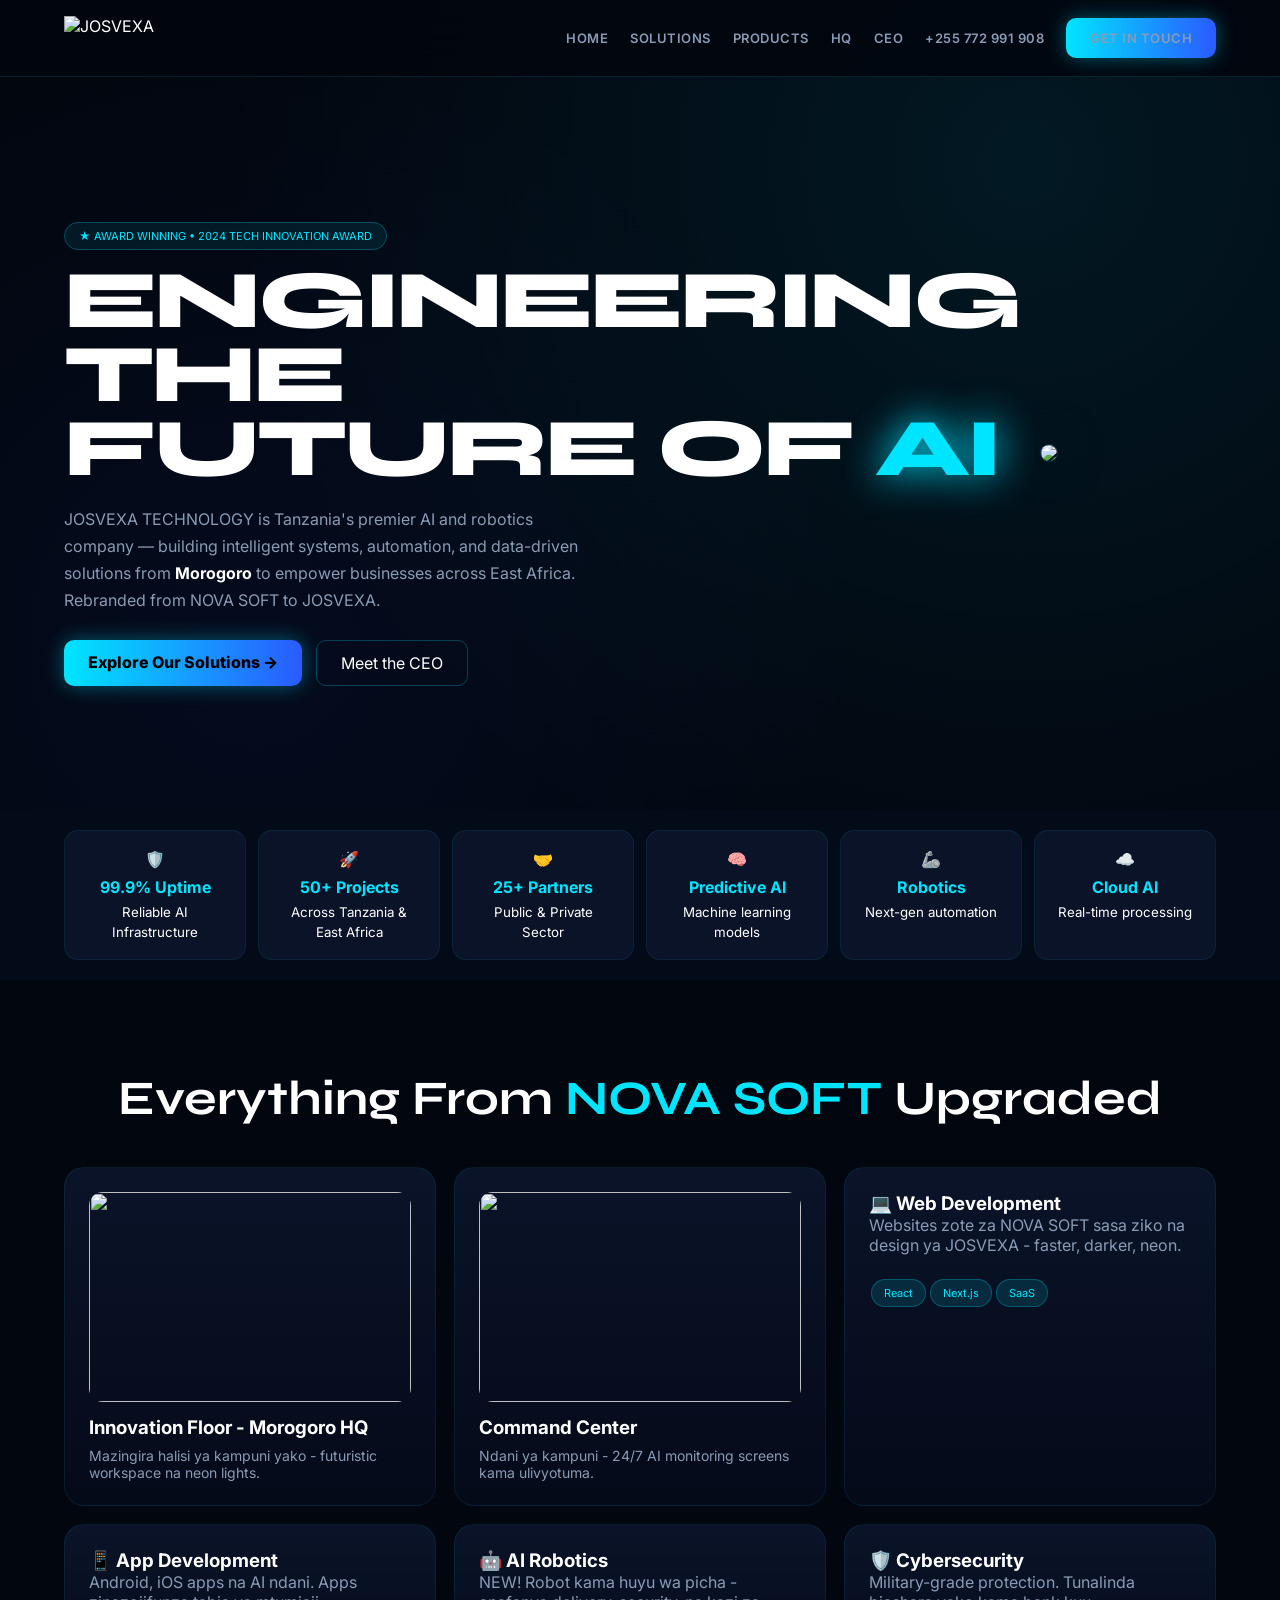
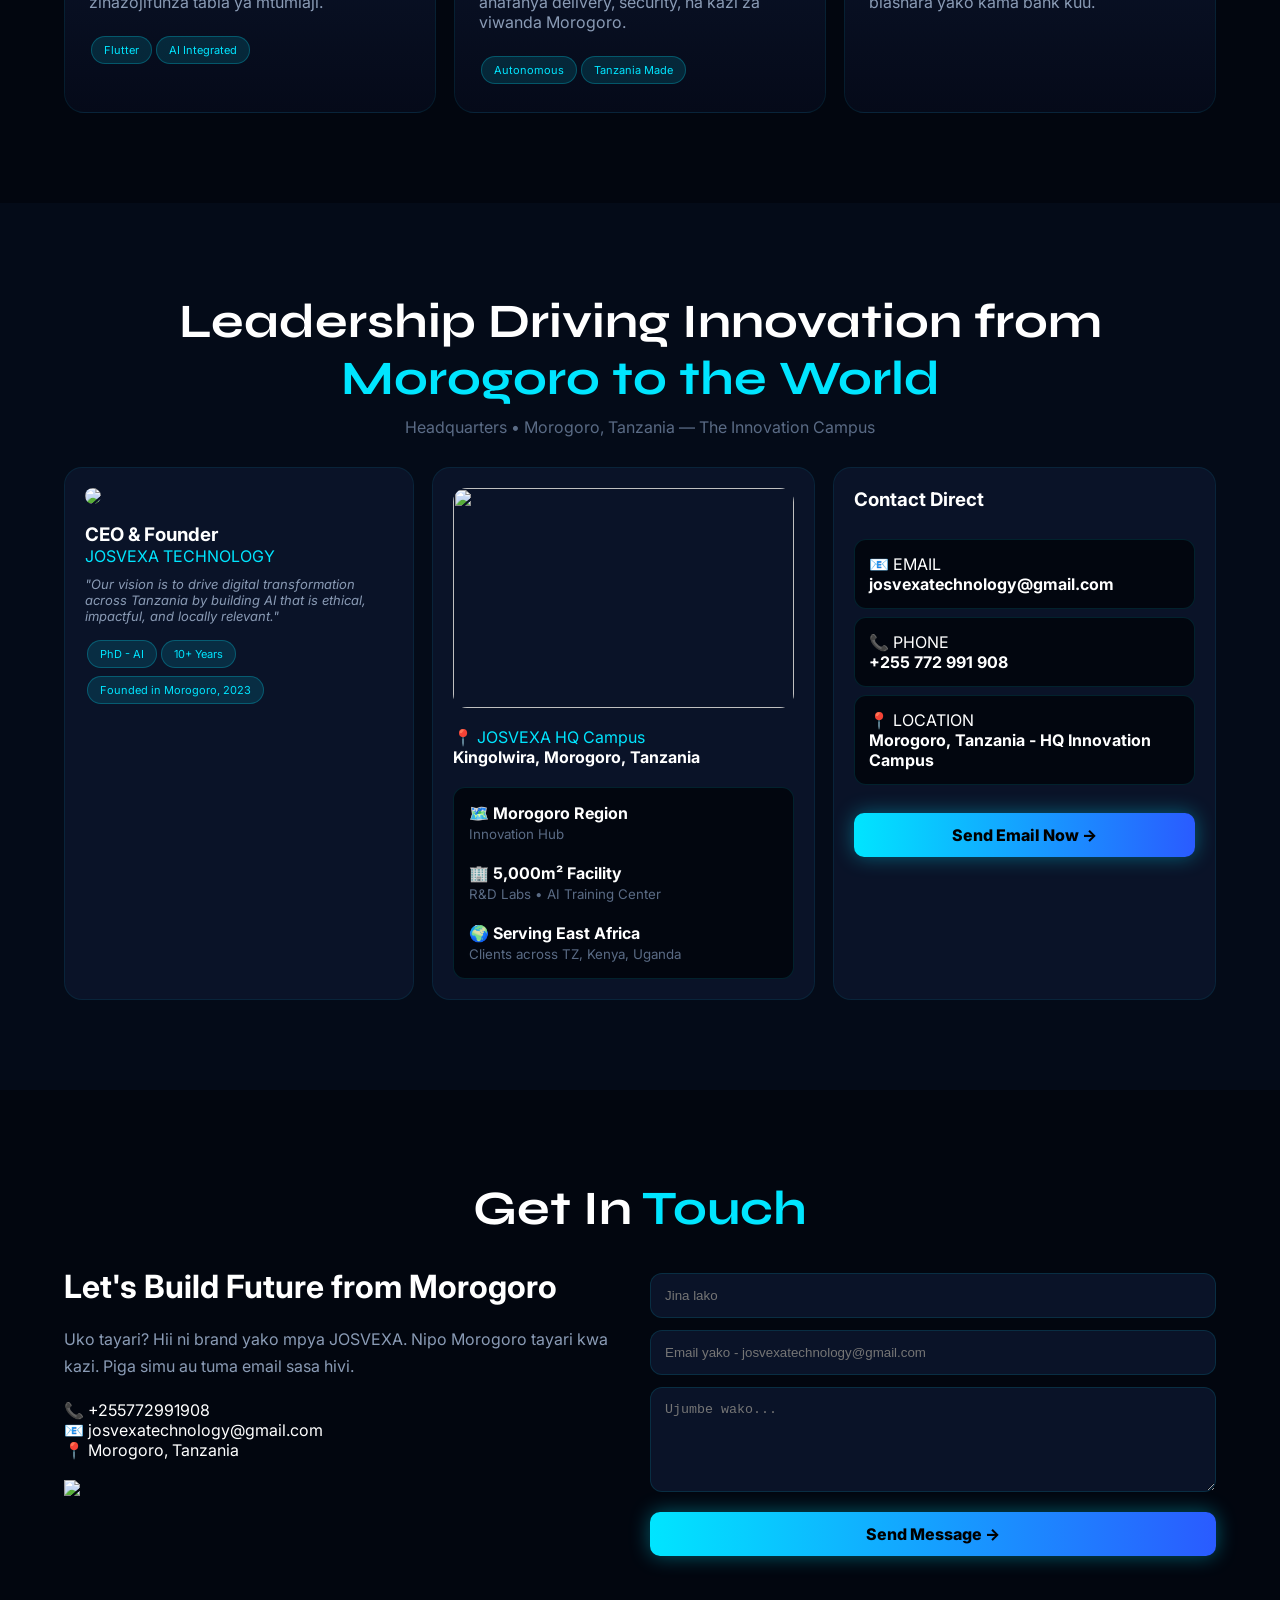
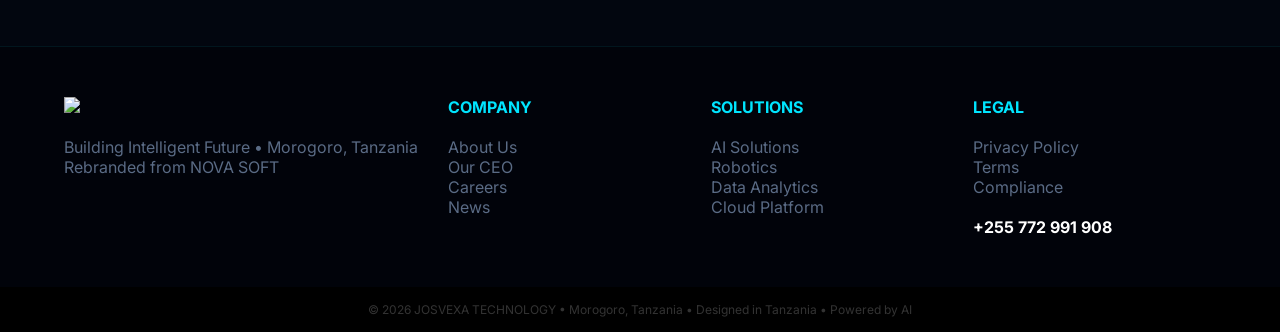
==== index.htm @ f3f05402 "Create index.htm" ====
<!DOCTYPE html>
<html lang="en">
<head>
<meta charset="UTF-8"><meta name="viewport" content="width=device-width, initial-scale=1">
<title>JOSVEXA | TECHNOLOGY - Engineering The Future of AI | Morogoro</title>
<style>
@import url('https://fonts.googleapis.com/css2?family=Syne:wght@700;800&family=Inter:wght@400;600&display=swap');
*{margin:0;padding:0;box-sizing:border-box}
body{background:#02060F;color:#fff;font-family:'Inter',sans-serif;overflow-x:hidden}
h1,h2{font-family:'Syne',sans-serif}
:root{--neon:#00E5FF;--blue:#2A5BFF}
nav{position:fixed;top:0;width:100%;padding:16px 5%;display:flex;justify-content:space-between;align-items:center;background:rgba(2,6,15,0.9);backdrop-filter:blur(20px);border-bottom:1px solid #00E5FF20;z-index:999}
nav img{height:44px}
nav .m{display:flex;gap:22px;align-items:center}nav .m a{color:#8A9BB5;text-decoration:none;font-size:13px;font-weight:600;letter-spacing:.5px}nav .m a:hover{color:var(--neon)}
.btn{background:linear-gradient(90deg,#00E5FF,#2A5BFF);color:#000;padding:12px 24px;border-radius:10px;font-weight:800;text-decoration:none;box-shadow:0 0 20px #00E5FF60}
.hero{padding:160px 5% 60px;display:grid;grid-template-columns:1.1fr .9fr;gap:20px;align-items:center;min-height:90vh;background:radial-gradient(800px at 80% 20%, #00E5FF15, transparent), radial-gradient(600px at 20% 80%, #2A5BFF10, transparent)}
.hero h1{font-size:82px;line-height:.9;letter-spacing:-3px;font-weight:800}.hero h1 span{color:var(--neon);text-shadow:0 0 40px var(--neon)}
.hero p.sub{color:#8A9BB5;margin:20px 0;max-width:540px;line-height:1.7}
.robot{width:100%;border-radius:20px;animation:float 6s infinite;box-shadow:0 0 80px #00E5FF40;border:1px solid #00E5FF30}
@keyframes float{0%,100%{transform:translateY(0)}50%{transform:translateY(-18px)}}
.features{display:grid;grid-template-columns:repeat(6,1fr);gap:12px;padding:20px 5%;background:#040B18;border-y:1px solid #00E5FF10}
.fe{background:#0A1328;border:1px solid #00E5FF15;border-radius:14px;padding:18px;text-align:center}.fe b{color:var(--neon);display:block;margin:8px 0 4px}
.sec{padding:90px 5%}.sec h2{font-size:48px;text-align:center}.sec h2 span{color:var(--neon)}
.grid{display:grid;grid-template-columns:repeat(auto-fit,minmax(300px,1fr));gap:18px;margin-top:40px}
.card{background:linear-gradient(180deg,#0A1328,#050A19);border:1px solid #00E5FF15;border-radius:20px;padding:24px;transition:.4s}.card:hover{transform:translateY(-8px);border-color:var(--neon);box-shadow:0 20px 50px #00E5FF15}
.card img{width:100%;height:210px;object-fit:cover;border-radius:14px;margin-bottom:14px}
.ceo-wrap{display:grid;grid-template-columns:350px 1fr 1fr;gap:18px;margin-top:30px}.ceo-card{background:#0A1328;border:1px solid #00E5FF15;border-radius:18px;padding:20px}.ceo-card img{width:100%;border-radius:14px}
.badge{display:inline-block;padding:6px 12px;background:#00E5FF20;border:1px solid #00E5FF40;border-radius:30px;color:var(--neon);font-size:11px;margin:4px 2px}
.contact-grid{display:grid;grid-template-columns:1fr 1fr;gap:20px;margin-top:30px}.inp{width:100%;padding:14px;background:#0A1328;border:1px solid #00E5FF20;border-radius:12px;color:#fff;margin:6px 0}
footer{padding:50px 5%;background:#01030A;border-top:1px solid #00E5FF15;display:grid;grid-template-columns:1.5fr 1fr 1fr 1fr;gap:20px;color:#5A6B85}
@media(max-width:1000px){.hero{grid-template-columns:1fr}.hero h1{font-size:48px}.features{grid-template-columns:repeat(2,1fr)}.ceo-wrap{grid-template-columns:1fr}.contact-grid{grid-template-columns:1fr}footer{grid-template-columns:1fr}}
</style>
</head>
<body>

<nav>
<img src="https://i.postimg.cc/1XdRJ8pj/file-0000000098848206aca8c9306e880071.png" alt="JOSVEXA">
<div class="m">
<a href="#">HOME</a><a href="#">SOLUTIONS</a><a href="#">PRODUCTS</a><a href="#">HQ</a><a href="#">CEO</a><a href="tel:+255772991908">+255 772 991 908</a>
<a href="#contact" class="btn">GET IN TOUCH</a>
</div>
</nav>

<div class="hero">
<div>
<span style="background:#00E5FF15;border:1px solid #00E5FF40;color:var(--neon);padding:6px 14px;border-radius:30px;font-size:11px">★ AWARD WINNING • 2024 TECH INNOVATION AWARD</span>
<h1 style="margin-top:20px">ENGINEERING THE<br>FUTURE OF <span>AI</span></h1>
<p class="sub">JOSVEXA TECHNOLOGY is Tanzania's premier AI and robotics company — building intelligent systems, automation, and data-driven solutions from <b style="color:#fff">Morogoro</b> to empower businesses across East Africa. Rebranded from NOVA SOFT to JOSVEXA.</p>
<div style="display:flex;gap:14px;margin-top:25px"><a href="#services" class="btn">Explore Our Solutions →</a><a href="#ceo" style="padding:12px 24px;border:1px solid #00E5FF40;border-radius:10px;color:#fff;text-decoration:none">Meet the CEO</a></div>
</div>
<div><img class="robot" src="https://i.postimg.cc/HsGkcykw/file-00000000768882078c8caa84337db03f.png"></div>
</div>

<div class="features">
<div class="fe">🛡️ <b>99.9% Uptime</b><small>Reliable AI Infrastructure</small></div>
<div class="fe">🚀 <b>50+ Projects</b><small>Across Tanzania & East Africa</small></div>
<div class="fe">🤝 <b>25+ Partners</b><small>Public & Private Sector</small></div>
<div class="fe">🧠 <b>Predictive AI</b><small>Machine learning models</small></div>
<div class="fe">🦾 <b>Robotics</b><small>Next-gen automation</small></div>
<div class="fe">☁️ <b>Cloud AI</b><small>Real-time processing</small></div>
</div>

<div class="sec" id="services">
<h2>Everything From <span>NOVA SOFT</span> Upgraded</h2>
<div class="grid">
<div class="card"><img src="https://i.postimg.cc/8zRDrK01/file-00000000815c81f589cbde3697c6041d.png"><h3>Innovation Floor - Morogoro HQ</h3><p style="color:#8A9BB5;margin-top:8px;font-size:14px">Mazingira halisi ya kampuni yako - futuristic workspace na neon lights.</p></div>
<div class="card"><img src="https://i.postimg.cc/QMNtNZxS/file-00000000b53c81f594f3660f61e9301c.png"><h3>Command Center</h3><p style="color:#8A9BB5;margin-top:8px;font-size:14px">Ndani ya kampuni - 24/7 AI monitoring screens kama ulivyotuma.</p></div>
<div class="card"><h3>💻 Web Development</h3><p style="color:#8A9BB5">Websites zote za NOVA SOFT sasa ziko na design ya JOSVEXA - faster, darker, neon.</p><br><span class="badge">React</span><span class="badge">Next.js</span><span class="badge">SaaS</span></div>
<div class="card"><h3>📱 App Development</h3><p style="color:#8A9BB5">Android, iOS apps na AI ndani. Apps zinazojifunza tabia ya mtumiaji.</p><br><span class="badge">Flutter</span><span class="badge">AI Integrated</span></div>
<div class="card"><h3>🤖 AI Robotics</h3><p style="color:#8A9BB5">NEW! Robot kama huyu wa picha - anafanya delivery, security, na kazi za viwanda Morogoro.</p><br><span class="badge">Autonomous</span><span class="badge">Tanzania Made</span></div>
<div class="card"><h3>🛡️ Cybersecurity</h3><p style="color:#8A9BB5">Military-grade protection. Tunalinda biashara yako kama bank kuu.</p></div>
</div>
</div>

<div class="sec" id="ceo" style="background:#040B18">
<h2>Leadership Driving Innovation from <span>Morogoro to the World</span></h2>
<p style="text-align:center;color:#5A6B85;margin-top:10px">Headquarters • Morogoro, Tanzania — The Innovation Campus</p>
<div class="ceo-wrap">
<div class="ceo-card">
<img src="https://i.postimg.cc/MZBWSpmK/file-0000000036208207a11a8e5e1837d7fd.png">
<h3 style="margin-top:15px">CEO & Founder</h3><p style="color:var(--neon)">JOSVEXA TECHNOLOGY</p>
<p style="color:#8A9BB5;font-size:13px;margin-top:10px;font-style:italic">"Our vision is to drive digital transformation across Tanzania by building AI that is ethical, impactful, and locally relevant."</p>
<div style="margin-top:12px"><span class="badge">PhD - AI</span><span class="badge">10+ Years</span><span class="badge">Founded in Morogoro, 2023</span></div>
</div>
<div class="ceo-card">
<img src="https://i.postimg.cc/8zRDrK01/file-00000000815c81f589cbde3697c6041d.png" style="height:220px;object-fit:cover">
<p style="margin-top:15px;color:var(--neon)">📍 JOSVEXA HQ Campus</p><b>Kingolwira, Morogoro, Tanzania</b><br><br>
<div style="background:#02060F;padding:15px;border-radius:12px;border:1px solid #00E5FF20">
<p>🗺️ <b>Morogoro Region</b><br><small style="color:#5A6B85">Innovation Hub</small></p><br>
<p>🏢 <b>5,000m² Facility</b><br><small style="color:#5A6B85">R&D Labs • AI Training Center</small></p><br>
<p>🌍 <b>Serving East Africa</b><br><small style="color:#5A6B85">Clients across TZ, Kenya, Uganda</small></p>
</div>
</div>
<div class="ceo-card">
<h3>Contact Direct</h3><br>
<div style="background:#02060F;padding:14px;border-radius:12px;border:1px solid #00E5FF20;margin:8px 0">📧 EMAIL<br><b>josvexatechnology@gmail.com</b></div>
<div style="background:#02060F;padding:14px;border-radius:12px;border:1px solid #00E5FF20;margin:8px 0">📞 PHONE<br><b>+255 772 991 908</b></div>
<div style="background:#02060F;padding:14px;border-radius:12px;border:1px solid #00E5FF20;margin:8px 0">📍 LOCATION<br><b>Morogoro, Tanzania - HQ Innovation Campus</b></div>
<br><a href="mailto:josvexatechnology@gmail.com" class="btn" style="width:100%;text-align:center;display:block">Send Email Now →</a>
</div>
</div>
</div>

<div class="sec" id="contact">
<h2>Get In <span>Touch</span></h2>
<div class="contact-grid">
<div><h3 style="font-size:32px">Let's Build Future from Morogoro</h3><p style="color:#8A9BB5;margin:20px 0;line-height:1.7">Uko tayari? Hii ni brand yako mpya JOSVEXA. Nipo Morogoro tayari kwa kazi. Piga simu au tuma email sasa hivi.</p><p>📞 +255772991908<br>📧 josvexatechnology@gmail.com<br>📍 Morogoro, Tanzania</p><br><img src="https://i.postimg.cc/1XdRJ8pj/file-0000000098848206aca8c9306e880071.png" style="height:42px"></div>
<div><input class="inp" placeholder="Jina lako"><input class="inp" placeholder="Email yako - josvexatechnology@gmail.com"><textarea class="inp" rows="5" placeholder="Ujumbe wako..."></textarea><a href="mailto:josvexatechnology@gmail.com" class="btn" style="display:block;text-align:center;margin-top:10px">Send Message →</a></div>
</div>
</div>

<footer>
<div><img src="https://i.postimg.cc/1XdRJ8pj/file-0000000098848206aca8c9306e880071.png" style="height:36px"><br><br><p>Building Intelligent Future • Morogoro, Tanzania<br>Rebranded from NOVA SOFT</p></div>
<div><b style="color:var(--neon)">COMPANY</b><br><br>About Us<br>Our CEO<br>Careers<br>News</div>
<div><b style="color:var(--neon)">SOLUTIONS</b><br><br>AI Solutions<br>Robotics<br>Data Analytics<br>Cloud Platform</div>
<div><b style="color:var(--neon)">LEGAL</b><br><br>Privacy Policy<br>Terms<br>Compliance<br><br><b style="color:#fff">+255 772 991 908</b></div>
</footer>
<div style="text-align:center;padding:15px;background:#000;color:#333;font-size:12px">© 2026 JOSVEXA TECHNOLOGY • Morogoro, Tanzania • Designed in Tanzania • Powered by AI</div>

</body>
</html>
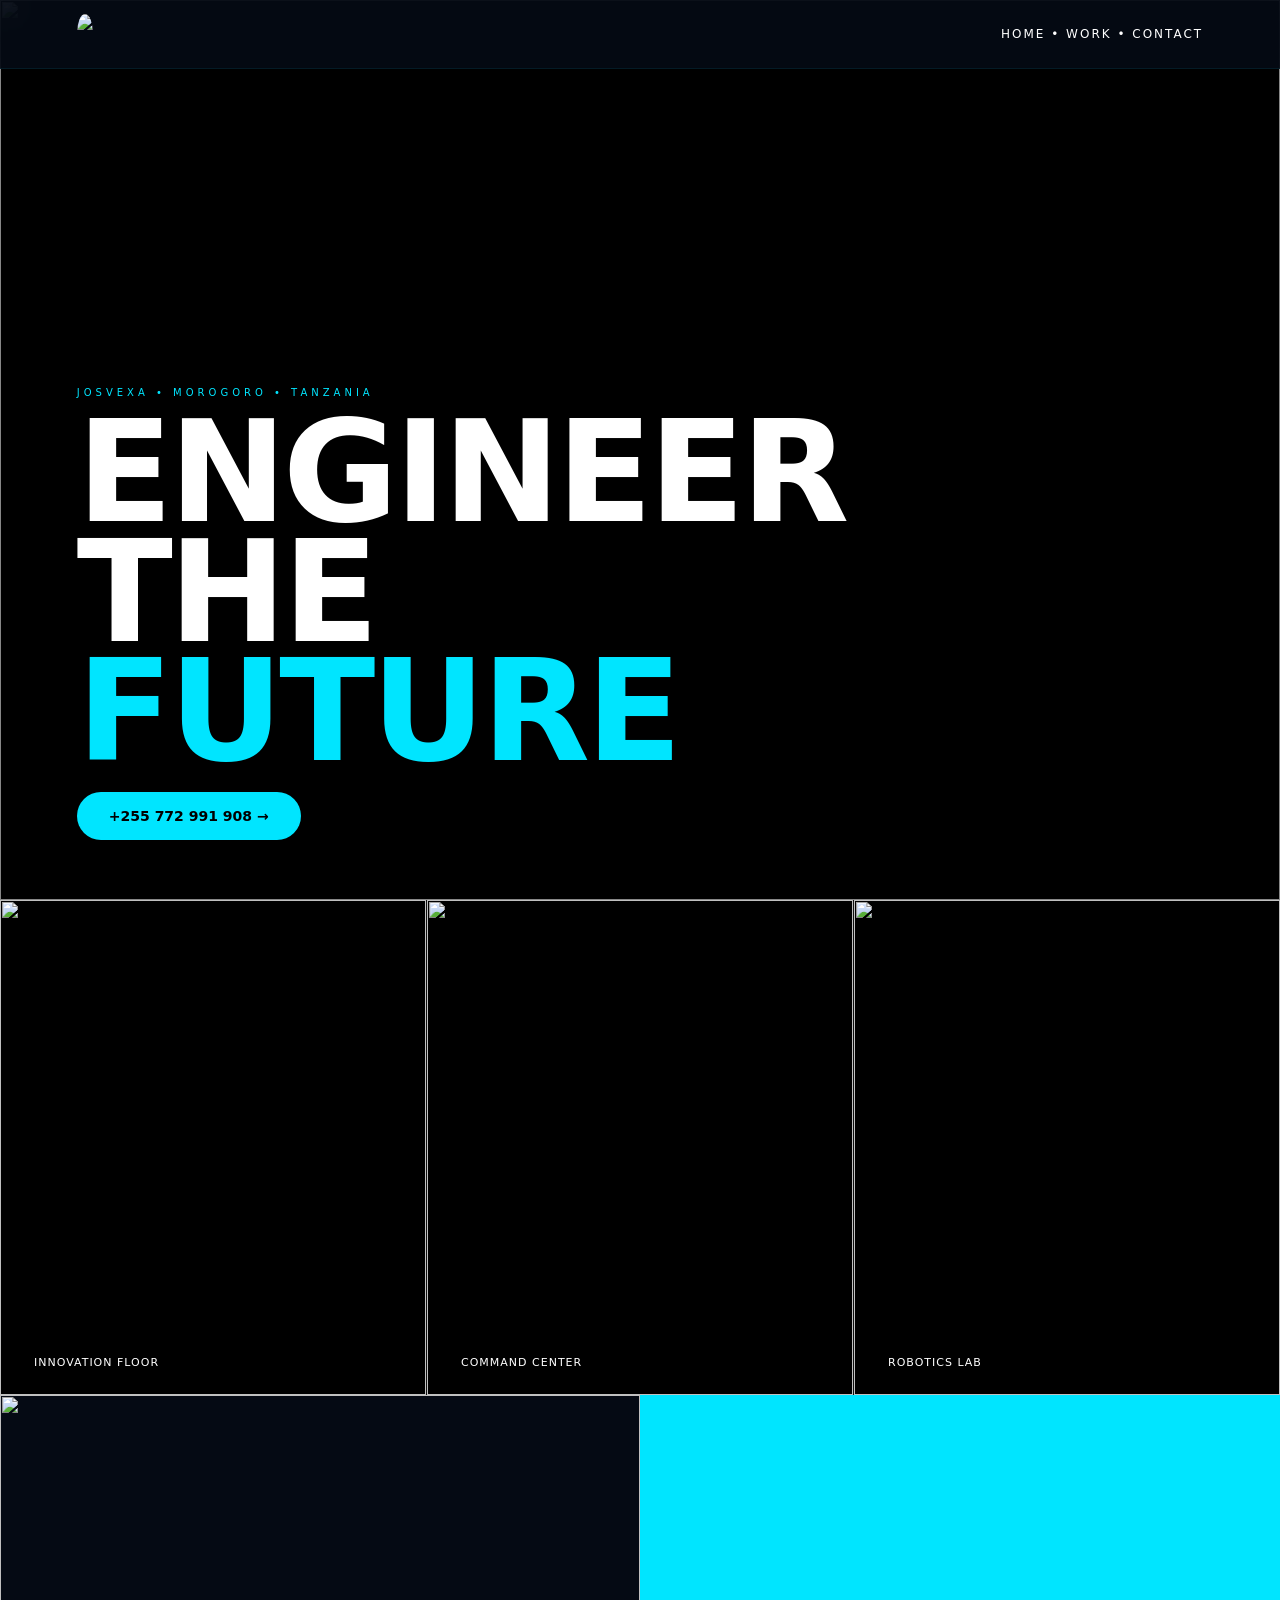
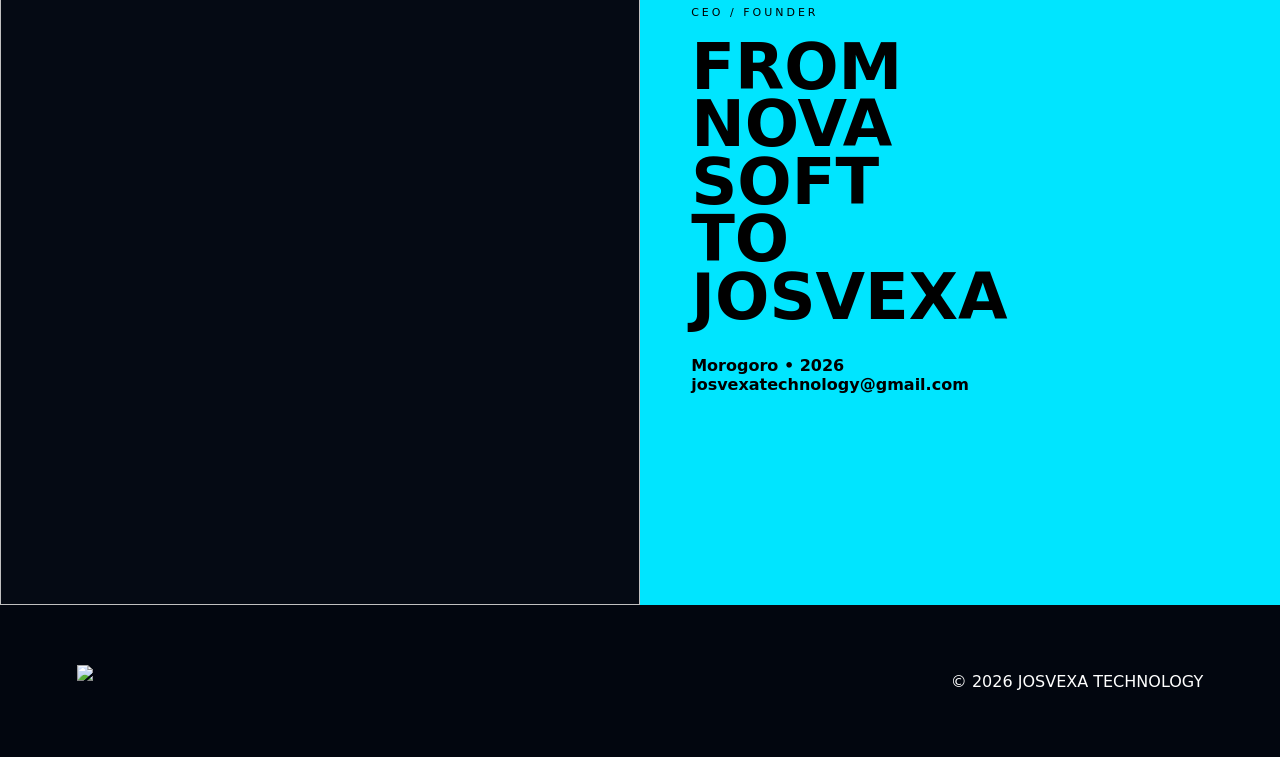
==== commit 23cdb304: "Update index.htm" ====
--- a/index.htm
+++ b/index.htm
@@ -1,121 +1,67 @@
 <!DOCTYPE html>
-<html lang="en">
+<html>
 <head>
 <meta charset="UTF-8"><meta name="viewport" content="width=device-width, initial-scale=1">
-<title>JOSVEXA | TECHNOLOGY - Engineering The Future of AI | Morogoro</title>
+<title>JOSVEXA | TECHNOLOGY</title>
 <style>
-@import url('https://fonts.googleapis.com/css2?family=Syne:wght@700;800&family=Inter:wght@400;600&display=swap');
-*{margin:0;padding:0;box-sizing:border-box}
-body{background:#02060F;color:#fff;font-family:'Inter',sans-serif;overflow-x:hidden}
-h1,h2{font-family:'Syne',sans-serif}
-:root{--neon:#00E5FF;--blue:#2A5BFF}
-nav{position:fixed;top:0;width:100%;padding:16px 5%;display:flex;justify-content:space-between;align-items:center;background:rgba(2,6,15,0.9);backdrop-filter:blur(20px);border-bottom:1px solid #00E5FF20;z-index:999}
-nav img{height:44px}
-nav .m{display:flex;gap:22px;align-items:center}nav .m a{color:#8A9BB5;text-decoration:none;font-size:13px;font-weight:600;letter-spacing:.5px}nav .m a:hover{color:var(--neon)}
-.btn{background:linear-gradient(90deg,#00E5FF,#2A5BFF);color:#000;padding:12px 24px;border-radius:10px;font-weight:800;text-decoration:none;box-shadow:0 0 20px #00E5FF60}
-.hero{padding:160px 5% 60px;display:grid;grid-template-columns:1.1fr .9fr;gap:20px;align-items:center;min-height:90vh;background:radial-gradient(800px at 80% 20%, #00E5FF15, transparent), radial-gradient(600px at 20% 80%, #2A5BFF10, transparent)}
-.hero h1{font-size:82px;line-height:.9;letter-spacing:-3px;font-weight:800}.hero h1 span{color:var(--neon);text-shadow:0 0 40px var(--neon)}
-.hero p.sub{color:#8A9BB5;margin:20px 0;max-width:540px;line-height:1.7}
-.robot{width:100%;border-radius:20px;animation:float 6s infinite;box-shadow:0 0 80px #00E5FF40;border:1px solid #00E5FF30}
-@keyframes float{0%,100%{transform:translateY(0)}50%{transform:translateY(-18px)}}
-.features{display:grid;grid-template-columns:repeat(6,1fr);gap:12px;padding:20px 5%;background:#040B18;border-y:1px solid #00E5FF10}
-.fe{background:#0A1328;border:1px solid #00E5FF15;border-radius:14px;padding:18px;text-align:center}.fe b{color:var(--neon);display:block;margin:8px 0 4px}
-.sec{padding:90px 5%}.sec h2{font-size:48px;text-align:center}.sec h2 span{color:var(--neon)}
-.grid{display:grid;grid-template-columns:repeat(auto-fit,minmax(300px,1fr));gap:18px;margin-top:40px}
-.card{background:linear-gradient(180deg,#0A1328,#050A19);border:1px solid #00E5FF15;border-radius:20px;padding:24px;transition:.4s}.card:hover{transform:translateY(-8px);border-color:var(--neon);box-shadow:0 20px 50px #00E5FF15}
-.card img{width:100%;height:210px;object-fit:cover;border-radius:14px;margin-bottom:14px}
-.ceo-wrap{display:grid;grid-template-columns:350px 1fr 1fr;gap:18px;margin-top:30px}.ceo-card{background:#0A1328;border:1px solid #00E5FF15;border-radius:18px;padding:20px}.ceo-card img{width:100%;border-radius:14px}
-.badge{display:inline-block;padding:6px 12px;background:#00E5FF20;border:1px solid #00E5FF40;border-radius:30px;color:var(--neon);font-size:11px;margin:4px 2px}
-.contact-grid{display:grid;grid-template-columns:1fr 1fr;gap:20px;margin-top:30px}.inp{width:100%;padding:14px;background:#0A1328;border:1px solid #00E5FF20;border-radius:12px;color:#fff;margin:6px 0}
-footer{padding:50px 5%;background:#01030A;border-top:1px solid #00E5FF15;display:grid;grid-template-columns:1.5fr 1fr 1fr 1fr;gap:20px;color:#5A6B85}
-@media(max-width:1000px){.hero{grid-template-columns:1fr}.hero h1{font-size:48px}.features{grid-template-columns:repeat(2,1fr)}.ceo-wrap{grid-template-columns:1fr}.contact-grid{grid-template-columns:1fr}footer{grid-template-columns:1fr}}
+*{margin:0;padding:0;box-sizing:border-box;font-family:system-ui}
+body{background:#050A14;color:#fff;overflow-x:hidden}
+nav{position:fixed;top:0;width:100%;display:flex;justify-content:space-between;align-items:center;padding:14px 6%;background:rgba(5,10,20,0.9);backdrop-filter:blur(20px);z-index:99;border-bottom:1px solid #00E5FF15}
+nav img{height:40px;border-radius:50%}
+.hero{height:100vh;position:relative;display:flex;align-items:flex-end;padding:0 6% 60px;background:#000;overflow:hidden}
+.hero-bg{position:absolute;inset:0;width:100%;height:100%;object-fit:cover;opacity:.7}
+.hero-content{position:relative;z-index:2}
+.hero h1{font-size:11vw;line-height:.85;font-weight:900;letter-spacing:-4px}
+.hero h1 span{color:#00E5FF}
+.btn{margin-top:20px;display:inline-block;padding:16px 32px;background:#00E5FF;color:#000;border-radius:100px;font-weight:900;text-decoration:none;font-size:14px}
+.cards{display:grid;grid-template-columns:repeat(3,1fr);gap:1px;background:#111}
+.card{position:relative;height:55vh;overflow:hidden;background:#000}
+.card img{width:100%;height:100%;object-fit:cover;transition:.6s}
+.card:hover img{transform:scale(1.1)}
+.card p{position:absolute;bottom:20px;left:20px;background:#000;padding:6px 14px;border-radius:100px;font-size:11px;letter-spacing:1px}
+.robot-sec{height:90vh;display:grid;grid-template-columns:1fr 1fr}
+.robot-sec img{width:100%;height:100%;object-fit:cover}
+.robot-info{background:#00E5FF;display:flex;flex-direction:column;justify-content:center;padding:8%;color:#000}
+.robot-info h2{font-size:5vw;line-height:.9;font-weight:900}
+.footer{padding:60px 6%;background:#02060F;display:flex;justify-content:space-between;align-items:center}
+@media(max-width:800px){.cards{grid-template-columns:1fr}.robot-sec{grid-template-columns:1fr;height:auto}.hero h1{font-size:18vw}}
 </style>
 </head>
 <body>
 
 <nav>
-<img src="https://i.postimg.cc/1XdRJ8pj/file-0000000098848206aca8c9306e880071.png" alt="JOSVEXA">
-<div class="m">
-<a href="#">HOME</a><a href="#">SOLUTIONS</a><a href="#">PRODUCTS</a><a href="#">HQ</a><a href="#">CEO</a><a href="tel:+255772991908">+255 772 991 908</a>
-<a href="#contact" class="btn">GET IN TOUCH</a>
-</div>
+<img src="https://i.postimg.cc/1XdRJ8pj/file-0000000098848206aca8c9306e880071.png">
+<div style="display:flex;gap:20px;font-size:12px;letter-spacing:2px">HOME • WORK • CONTACT</div>
 </nav>
 
 <div class="hero">
-<div>
-<span style="background:#00E5FF15;border:1px solid #00E5FF40;color:var(--neon);padding:6px 14px;border-radius:30px;font-size:11px">★ AWARD WINNING • 2024 TECH INNOVATION AWARD</span>
-<h1 style="margin-top:20px">ENGINEERING THE<br>FUTURE OF <span>AI</span></h1>
-<p class="sub">JOSVEXA TECHNOLOGY is Tanzania's premier AI and robotics company — building intelligent systems, automation, and data-driven solutions from <b style="color:#fff">Morogoro</b> to empower businesses across East Africa. Rebranded from NOVA SOFT to JOSVEXA.</p>
-<div style="display:flex;gap:14px;margin-top:25px"><a href="#services" class="btn">Explore Our Solutions →</a><a href="#ceo" style="padding:12px 24px;border:1px solid #00E5FF40;border-radius:10px;color:#fff;text-decoration:none">Meet the CEO</a></div>
-</div>
-<div><img class="robot" src="https://i.postimg.cc/HsGkcykw/file-00000000768882078c8caa84337db03f.png"></div>
-</div>
-
-<div class="features">
-<div class="fe">🛡️ <b>99.9% Uptime</b><small>Reliable AI Infrastructure</small></div>
-<div class="fe">🚀 <b>50+ Projects</b><small>Across Tanzania & East Africa</small></div>
-<div class="fe">🤝 <b>25+ Partners</b><small>Public & Private Sector</small></div>
-<div class="fe">🧠 <b>Predictive AI</b><small>Machine learning models</small></div>
-<div class="fe">🦾 <b>Robotics</b><small>Next-gen automation</small></div>
-<div class="fe">☁️ <b>Cloud AI</b><small>Real-time processing</small></div>
-</div>
-
-<div class="sec" id="services">
-<h2>Everything From <span>NOVA SOFT</span> Upgraded</h2>
-<div class="grid">
-<div class="card"><img src="https://i.postimg.cc/8zRDrK01/file-00000000815c81f589cbde3697c6041d.png"><h3>Innovation Floor - Morogoro HQ</h3><p style="color:#8A9BB5;margin-top:8px;font-size:14px">Mazingira halisi ya kampuni yako - futuristic workspace na neon lights.</p></div>
-<div class="card"><img src="https://i.postimg.cc/QMNtNZxS/file-00000000b53c81f594f3660f61e9301c.png"><h3>Command Center</h3><p style="color:#8A9BB5;margin-top:8px;font-size:14px">Ndani ya kampuni - 24/7 AI monitoring screens kama ulivyotuma.</p></div>
-<div class="card"><h3>💻 Web Development</h3><p style="color:#8A9BB5">Websites zote za NOVA SOFT sasa ziko na design ya JOSVEXA - faster, darker, neon.</p><br><span class="badge">React</span><span class="badge">Next.js</span><span class="badge">SaaS</span></div>
-<div class="card"><h3>📱 App Development</h3><p style="color:#8A9BB5">Android, iOS apps na AI ndani. Apps zinazojifunza tabia ya mtumiaji.</p><br><span class="badge">Flutter</span><span class="badge">AI Integrated</span></div>
-<div class="card"><h3>🤖 AI Robotics</h3><p style="color:#8A9BB5">NEW! Robot kama huyu wa picha - anafanya delivery, security, na kazi za viwanda Morogoro.</p><br><span class="badge">Autonomous</span><span class="badge">Tanzania Made</span></div>
-<div class="card"><h3>🛡️ Cybersecurity</h3><p style="color:#8A9BB5">Military-grade protection. Tunalinda biashara yako kama bank kuu.</p></div>
+<img class="hero-bg" src="https://i.postimg.cc/8zRDrK01/file-00000000815c81f589cbde3697c6041d.png">
+<div class="hero-content">
+<p style="letter-spacing:4px;font-size:10px;color:#00E5FF;margin-bottom:15px">JOSVEXA • MOROGORO • TANZANIA</p>
+<h1>ENGINEER<br>THE<br><span>FUTURE</span></h1>
+<a href="tel:+255772991908" class="btn">+255 772 991 908 →</a>
 </div>
 </div>
 
-<div class="sec" id="ceo" style="background:#040B18">
-<h2>Leadership Driving Innovation from <span>Morogoro to the World</span></h2>
-<p style="text-align:center;color:#5A6B85;margin-top:10px">Headquarters • Morogoro, Tanzania — The Innovation Campus</p>
-<div class="ceo-wrap">
-<div class="ceo-card">
+<div class="cards">
+<div class="card"><img src="https://i.postimg.cc/8zRDrK01/file-00000000815c81f589cbde3697c6041d.png"><p>INNOVATION FLOOR</p></div>
+<div class="card"><img src="https://i.postimg.cc/QMNtNZxS/file-00000000b53c81f594f3660f61e9301c.png"><p>COMMAND CENTER</p></div>
+<div class="card"><img src="https://i.postimg.cc/HsGkcykw/file-00000000768882078c8caa84337db03f.png"><p>ROBOTICS LAB</p></div>
+</div>
+
+<div class="robot-sec">
 <img src="https://i.postimg.cc/MZBWSpmK/file-0000000036208207a11a8e5e1837d7fd.png">
-<h3 style="margin-top:15px">CEO & Founder</h3><p style="color:var(--neon)">JOSVEXA TECHNOLOGY</p>
-<p style="color:#8A9BB5;font-size:13px;margin-top:10px;font-style:italic">"Our vision is to drive digital transformation across Tanzania by building AI that is ethical, impactful, and locally relevant."</p>
-<div style="margin-top:12px"><span class="badge">PhD - AI</span><span class="badge">10+ Years</span><span class="badge">Founded in Morogoro, 2023</span></div>
-</div>
-<div class="ceo-card">
-<img src="https://i.postimg.cc/8zRDrK01/file-00000000815c81f589cbde3697c6041d.png" style="height:220px;object-fit:cover">
-<p style="margin-top:15px;color:var(--neon)">📍 JOSVEXA HQ Campus</p><b>Kingolwira, Morogoro, Tanzania</b><br><br>
-<div style="background:#02060F;padding:15px;border-radius:12px;border:1px solid #00E5FF20">
-<p>🗺️ <b>Morogoro Region</b><br><small style="color:#5A6B85">Innovation Hub</small></p><br>
-<p>🏢 <b>5,000m² Facility</b><br><small style="color:#5A6B85">R&D Labs • AI Training Center</small></p><br>
-<p>🌍 <b>Serving East Africa</b><br><small style="color:#5A6B85">Clients across TZ, Kenya, Uganda</small></p>
-</div>
-</div>
-<div class="ceo-card">
-<h3>Contact Direct</h3><br>
-<div style="background:#02060F;padding:14px;border-radius:12px;border:1px solid #00E5FF20;margin:8px 0">📧 EMAIL<br><b>josvexatechnology@gmail.com</b></div>
-<div style="background:#02060F;padding:14px;border-radius:12px;border:1px solid #00E5FF20;margin:8px 0">📞 PHONE<br><b>+255 772 991 908</b></div>
-<div style="background:#02060F;padding:14px;border-radius:12px;border:1px solid #00E5FF20;margin:8px 0">📍 LOCATION<br><b>Morogoro, Tanzania - HQ Innovation Campus</b></div>
-<br><a href="mailto:josvexatechnology@gmail.com" class="btn" style="width:100%;text-align:center;display:block">Send Email Now →</a>
-</div>
+<div class="robot-info">
+<p style="font-size:11px;letter-spacing:3px;margin-bottom:20px">CEO / FOUNDER</p>
+<h2>FROM<br>NOVA<br>SOFT<br>TO<br>JOSVEXA</h2>
+<p style="margin-top:30px;font-weight:600">Morogoro • 2026<br>josvexatechnology@gmail.com</p>
 </div>
 </div>
 
-<div class="sec" id="contact">
-<h2>Get In <span>Touch</span></h2>
-<div class="contact-grid">
-<div><h3 style="font-size:32px">Let's Build Future from Morogoro</h3><p style="color:#8A9BB5;margin:20px 0;line-height:1.7">Uko tayari? Hii ni brand yako mpya JOSVEXA. Nipo Morogoro tayari kwa kazi. Piga simu au tuma email sasa hivi.</p><p>📞 +255772991908<br>📧 josvexatechnology@gmail.com<br>📍 Morogoro, Tanzania</p><br><img src="https://i.postimg.cc/1XdRJ8pj/file-0000000098848206aca8c9306e880071.png" style="height:42px"></div>
-<div><input class="inp" placeholder="Jina lako"><input class="inp" placeholder="Email yako - josvexatechnology@gmail.com"><textarea class="inp" rows="5" placeholder="Ujumbe wako..."></textarea><a href="mailto:josvexatechnology@gmail.com" class="btn" style="display:block;text-align:center;margin-top:10px">Send Message →</a></div>
+<div class="footer">
+<img src="https://i.postimg.cc/1XdRJ8pj/file-0000000098848206aca8c9306e880071.png" style="height:32px">
+<p>© 2026 JOSVEXA TECHNOLOGY</p>
 </div>
-</div>
-
-<footer>
-<div><img src="https://i.postimg.cc/1XdRJ8pj/file-0000000098848206aca8c9306e880071.png" style="height:36px"><br><br><p>Building Intelligent Future • Morogoro, Tanzania<br>Rebranded from NOVA SOFT</p></div>
-<div><b style="color:var(--neon)">COMPANY</b><br><br>About Us<br>Our CEO<br>Careers<br>News</div>
-<div><b style="color:var(--neon)">SOLUTIONS</b><br><br>AI Solutions<br>Robotics<br>Data Analytics<br>Cloud Platform</div>
-<div><b style="color:var(--neon)">LEGAL</b><br><br>Privacy Policy<br>Terms<br>Compliance<br><br><b style="color:#fff">+255 772 991 908</b></div>
-</footer>
-<div style="text-align:center;padding:15px;background:#000;color:#333;font-size:12px">© 2026 JOSVEXA TECHNOLOGY • Morogoro, Tanzania • Designed in Tanzania • Powered by AI</div>
 
 </body>
 </html>
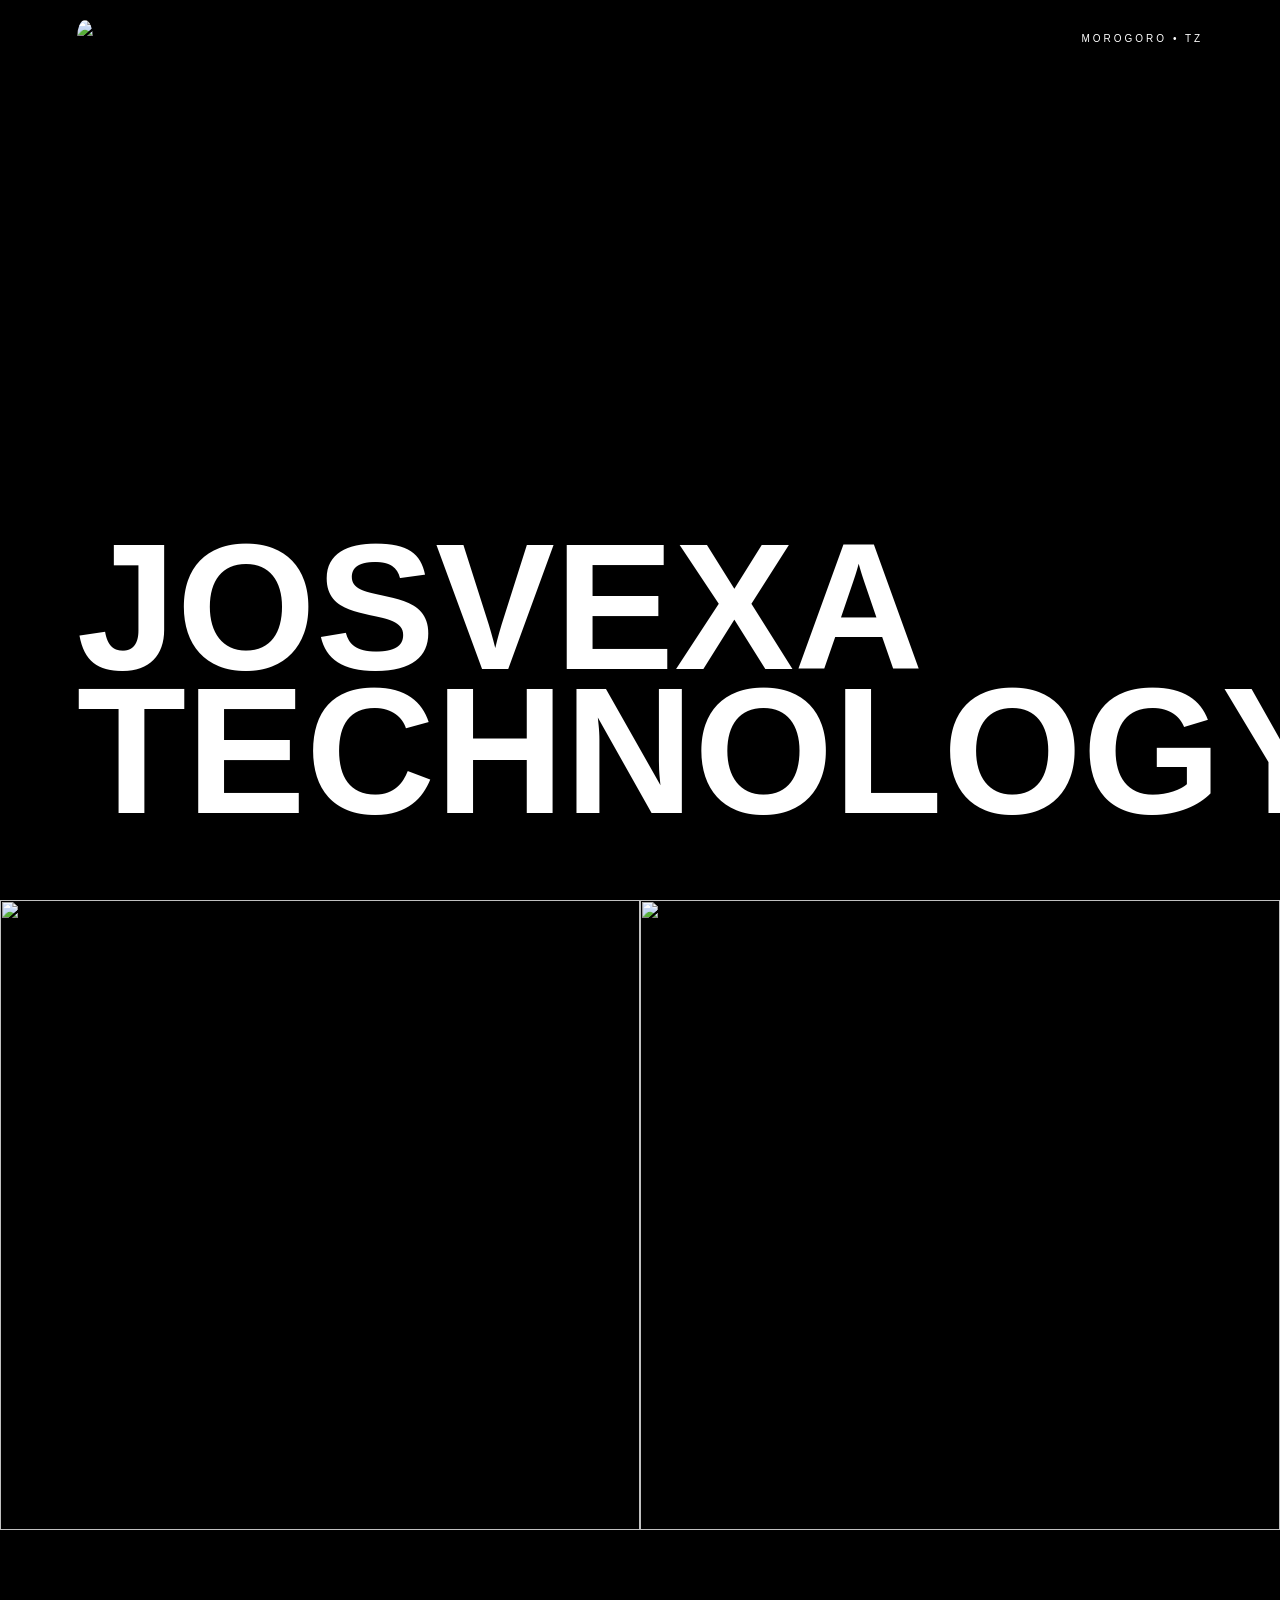
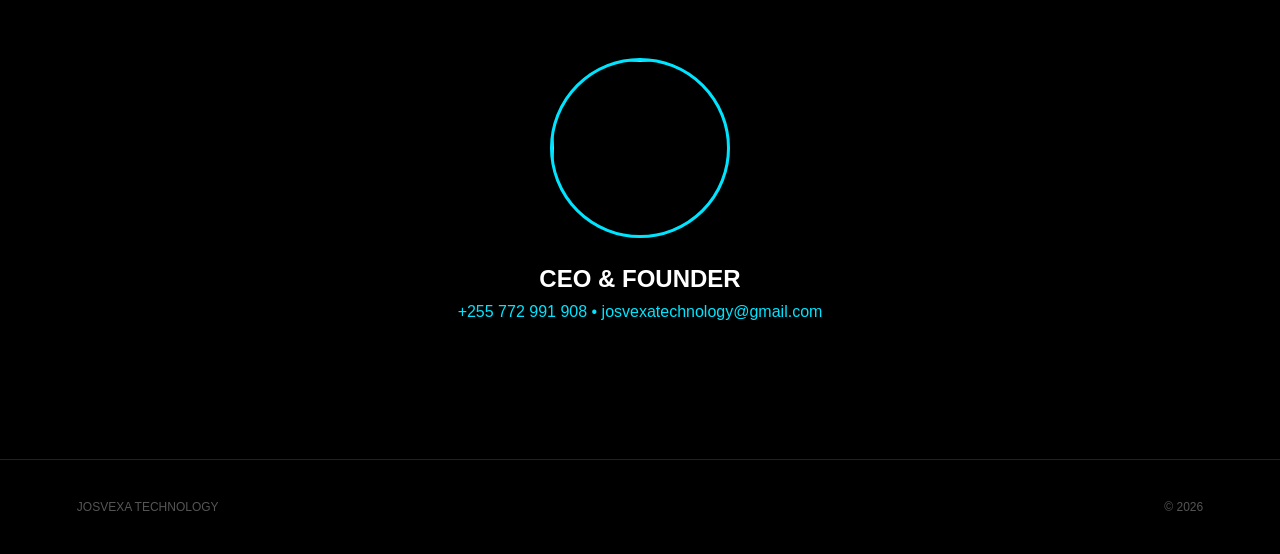
==== commit d0d1b348: "Update index.htm" ====
--- a/index.htm
+++ b/index.htm
@@ -1,67 +1,47 @@
 <!DOCTYPE html>
 <html>
 <head>
-<meta charset="UTF-8"><meta name="viewport" content="width=device-width, initial-scale=1">
-<title>JOSVEXA | TECHNOLOGY</title>
+<meta name="viewport" content="width=device-width, initial-scale=1">
+<title>JOSVEXA</title>
 <style>
-*{margin:0;padding:0;box-sizing:border-box;font-family:system-ui}
-body{background:#050A14;color:#fff;overflow-x:hidden}
-nav{position:fixed;top:0;width:100%;display:flex;justify-content:space-between;align-items:center;padding:14px 6%;background:rgba(5,10,20,0.9);backdrop-filter:blur(20px);z-index:99;border-bottom:1px solid #00E5FF15}
-nav img{height:40px;border-radius:50%}
-.hero{height:100vh;position:relative;display:flex;align-items:flex-end;padding:0 6% 60px;background:#000;overflow:hidden}
-.hero-bg{position:absolute;inset:0;width:100%;height:100%;object-fit:cover;opacity:.7}
-.hero-content{position:relative;z-index:2}
-.hero h1{font-size:11vw;line-height:.85;font-weight:900;letter-spacing:-4px}
-.hero h1 span{color:#00E5FF}
-.btn{margin-top:20px;display:inline-block;padding:16px 32px;background:#00E5FF;color:#000;border-radius:100px;font-weight:900;text-decoration:none;font-size:14px}
-.cards{display:grid;grid-template-columns:repeat(3,1fr);gap:1px;background:#111}
-.card{position:relative;height:55vh;overflow:hidden;background:#000}
-.card img{width:100%;height:100%;object-fit:cover;transition:.6s}
-.card:hover img{transform:scale(1.1)}
-.card p{position:absolute;bottom:20px;left:20px;background:#000;padding:6px 14px;border-radius:100px;font-size:11px;letter-spacing:1px}
-.robot-sec{height:90vh;display:grid;grid-template-columns:1fr 1fr}
-.robot-sec img{width:100%;height:100%;object-fit:cover}
-.robot-info{background:#00E5FF;display:flex;flex-direction:column;justify-content:center;padding:8%;color:#000}
-.robot-info h2{font-size:5vw;line-height:.9;font-weight:900}
-.footer{padding:60px 6%;background:#02060F;display:flex;justify-content:space-between;align-items:center}
-@media(max-width:800px){.cards{grid-template-columns:1fr}.robot-sec{grid-template-columns:1fr;height:auto}.hero h1{font-size:18vw}}
+*{margin:0;padding:0;box-sizing:border-box}
+body{background:#000;color:#fff;font-family:Arial}
+nav{padding:20px 6%;display:flex;justify-content:space-between;align-items:center;position:fixed;top:0;width:100%;background:#000;z-index:10}
+nav img{height:36px;border-radius:50%}
+.hero{height:100vh;background:url('https://i.postimg.cc/HsGkcykw/file-00000000768882078c8caa84337db03f.png') center/cover}
+.hero div{background:linear-gradient(transparent, #000);height:100%;display:flex;align-items:flex-end;padding:6%}
+.hero h1{font-size:14vw;line-height:.8;font-weight:900}
+.work{display:grid;grid-template-columns:1fr 1fr}
+.work img{width:100%;height:70vh;object-fit:cover}
+.ceo{padding:10% 6%;text-align:center}
+.ceo img{width:180px;height:180px;border-radius:50%;object-fit:cover;border:3px solid #00E5FF}
+footer{padding:40px 6%;border-top:1px solid #222;display:flex;justify-content:space-between;color:#555;font-size:12px}
 </style>
 </head>
 <body>
 
 <nav>
 <img src="https://i.postimg.cc/1XdRJ8pj/file-0000000098848206aca8c9306e880071.png">
-<div style="display:flex;gap:20px;font-size:12px;letter-spacing:2px">HOME • WORK • CONTACT</div>
+<span style="font-size:10px;letter-spacing:3px">MOROGORO • TZ</span>
 </nav>
 
-<div class="hero">
-<img class="hero-bg" src="https://i.postimg.cc/8zRDrK01/file-00000000815c81f589cbde3697c6041d.png">
-<div class="hero-content">
-<p style="letter-spacing:4px;font-size:10px;color:#00E5FF;margin-bottom:15px">JOSVEXA • MOROGORO • TANZANIA</p>
-<h1>ENGINEER<br>THE<br><span>FUTURE</span></h1>
-<a href="tel:+255772991908" class="btn">+255 772 991 908 →</a>
-</div>
+<div class="hero"><div><h1>JOSVEXA<br>TECHNOLOGY</h1></div></div>
+
+<div class="work">
+<img src="https://i.postimg.cc/8zRDrK01/file-00000000815c81f589cbde3697c6041d.png">
+<img src="https://i.postimg.cc/QMNtNZxS/file-00000000b53c81f594f3660f61e9301c.png">
 </div>
 
-<div class="cards">
-<div class="card"><img src="https://i.postimg.cc/8zRDrK01/file-00000000815c81f589cbde3697c6041d.png"><p>INNOVATION FLOOR</p></div>
-<div class="card"><img src="https://i.postimg.cc/QMNtNZxS/file-00000000b53c81f594f3660f61e9301c.png"><p>COMMAND CENTER</p></div>
-<div class="card"><img src="https://i.postimg.cc/HsGkcykw/file-00000000768882078c8caa84337db03f.png"><p>ROBOTICS LAB</p></div>
+<div class="ceo">
+<img src="https://i.postimg.cc/MZBWSpmK/file-0000000036208207a11a8e5e1837d7fd.png">
+<h2 style="margin-top:20px">CEO & FOUNDER</h2>
+<p style="color:#00E5FF;margin:10px 0">+255 772 991 908 • josvexatechnology@gmail.com</p>
 </div>
 
-<div class="robot-sec">
-<img src="https://i.postimg.cc/MZBWSpmK/file-0000000036208207a11a8e5e1837d7fd.png">
-<div class="robot-info">
-<p style="font-size:11px;letter-spacing:3px;margin-bottom:20px">CEO / FOUNDER</p>
-<h2>FROM<br>NOVA<br>SOFT<br>TO<br>JOSVEXA</h2>
-<p style="margin-top:30px;font-weight:600">Morogoro • 2026<br>josvexatechnology@gmail.com</p>
-</div>
-</div>
-
-<div class="footer">
-<img src="https://i.postimg.cc/1XdRJ8pj/file-0000000098848206aca8c9306e880071.png" style="height:32px">
-<p>© 2026 JOSVEXA TECHNOLOGY</p>
-</div>
+<footer>
+<span>JOSVEXA TECHNOLOGY</span>
+<span>© 2026</span>
+</footer>
 
 </body>
 </html>
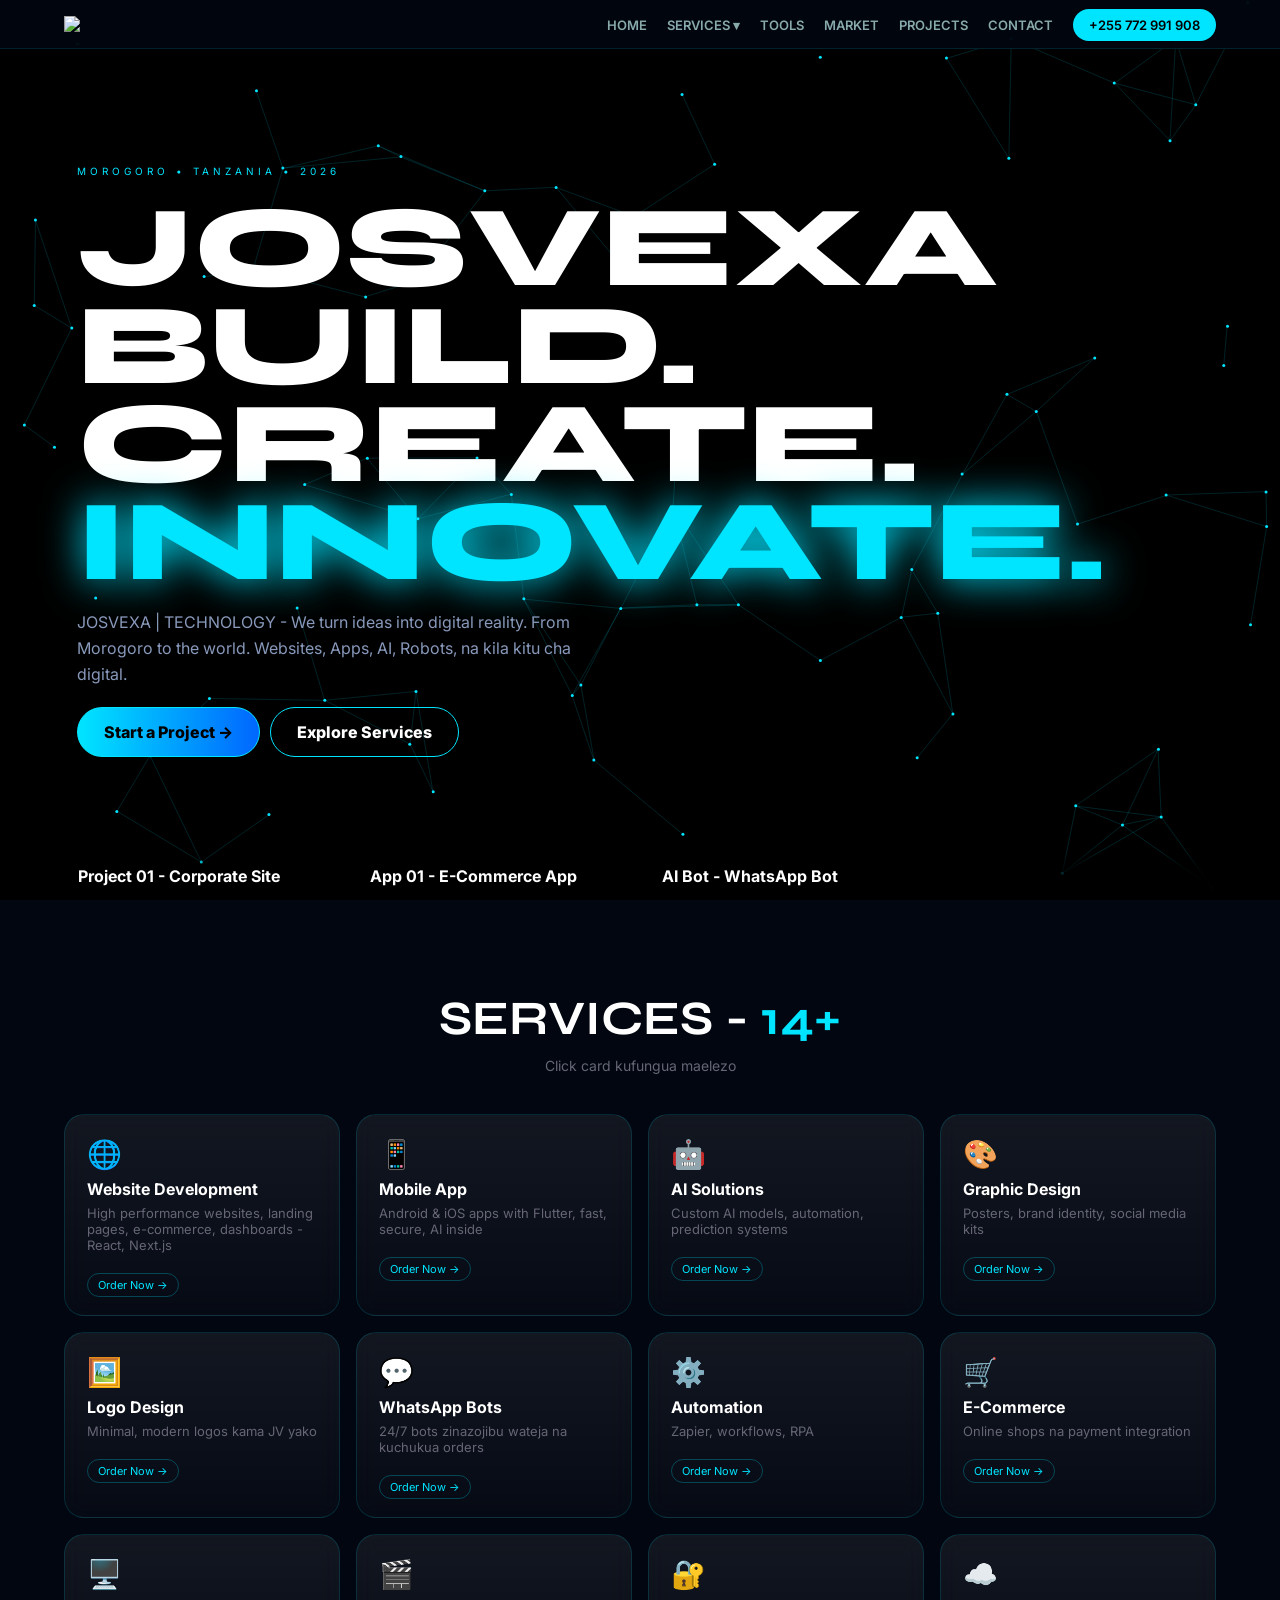
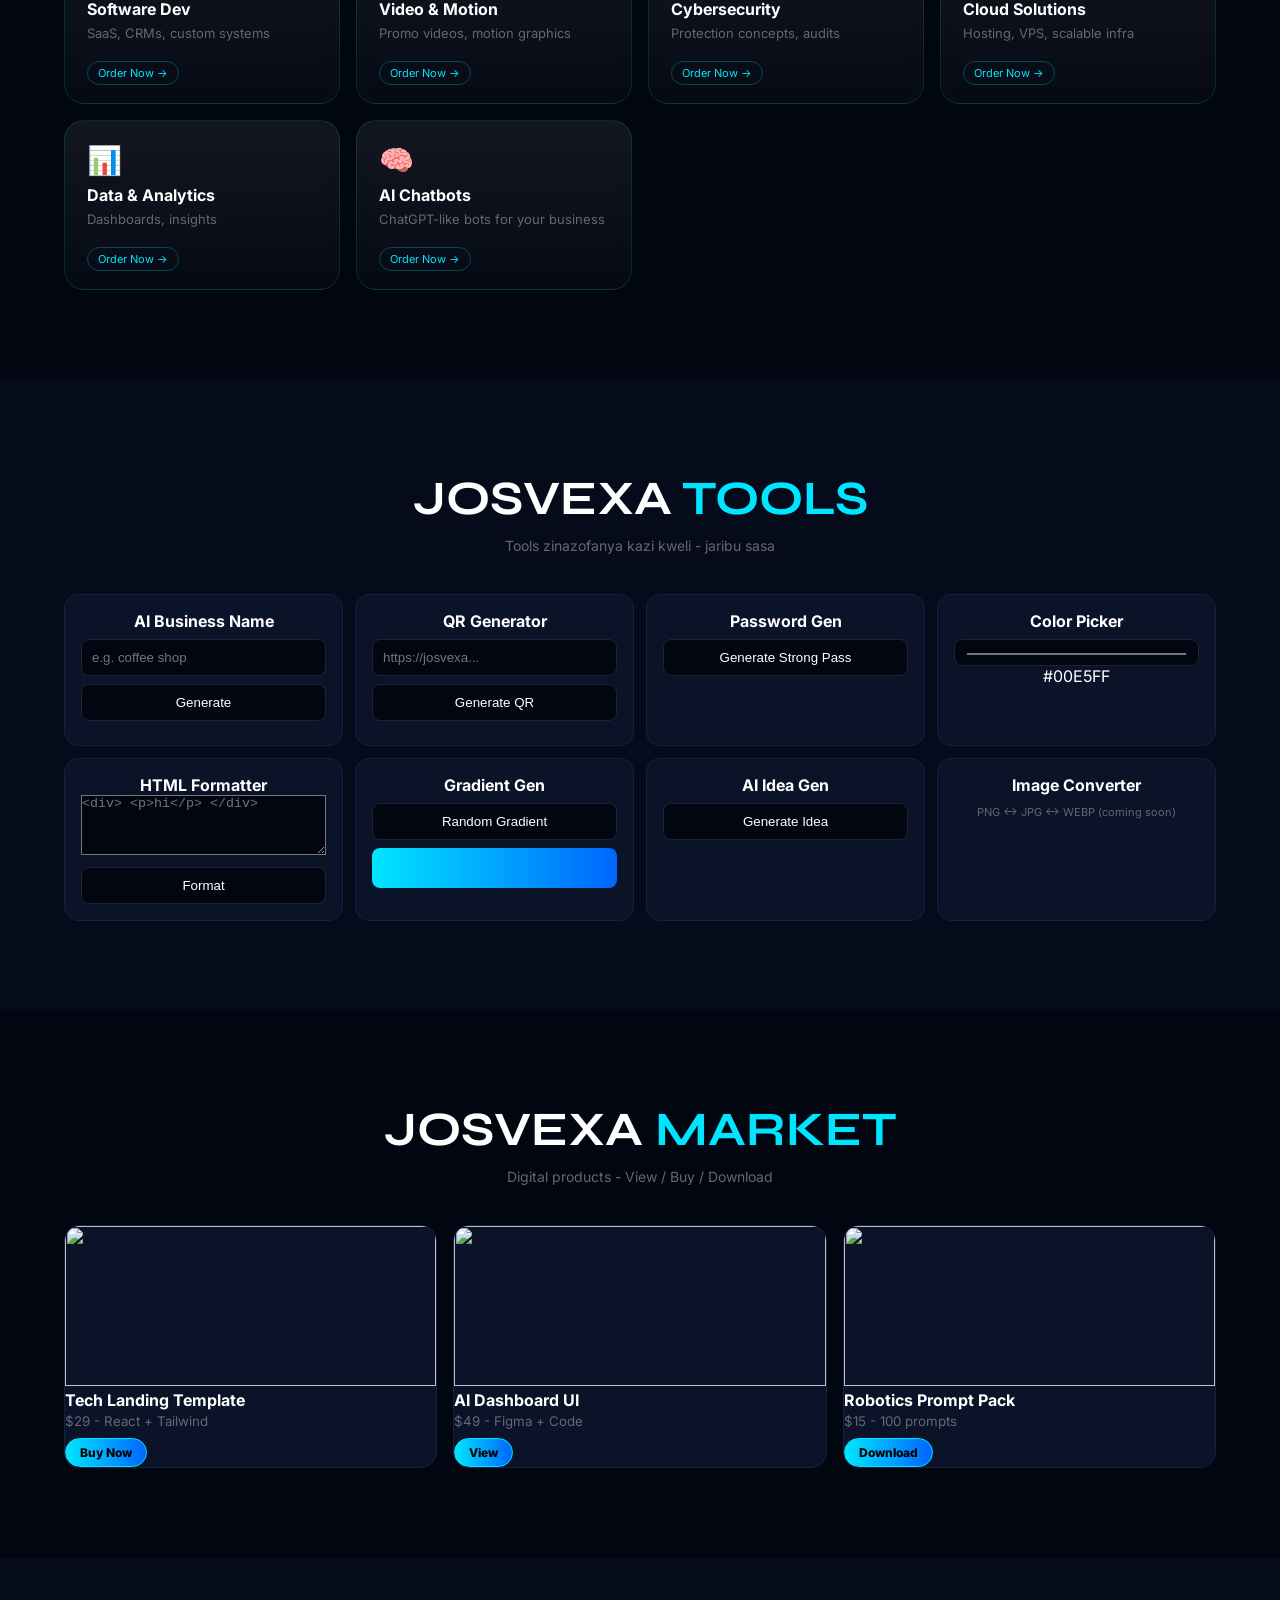
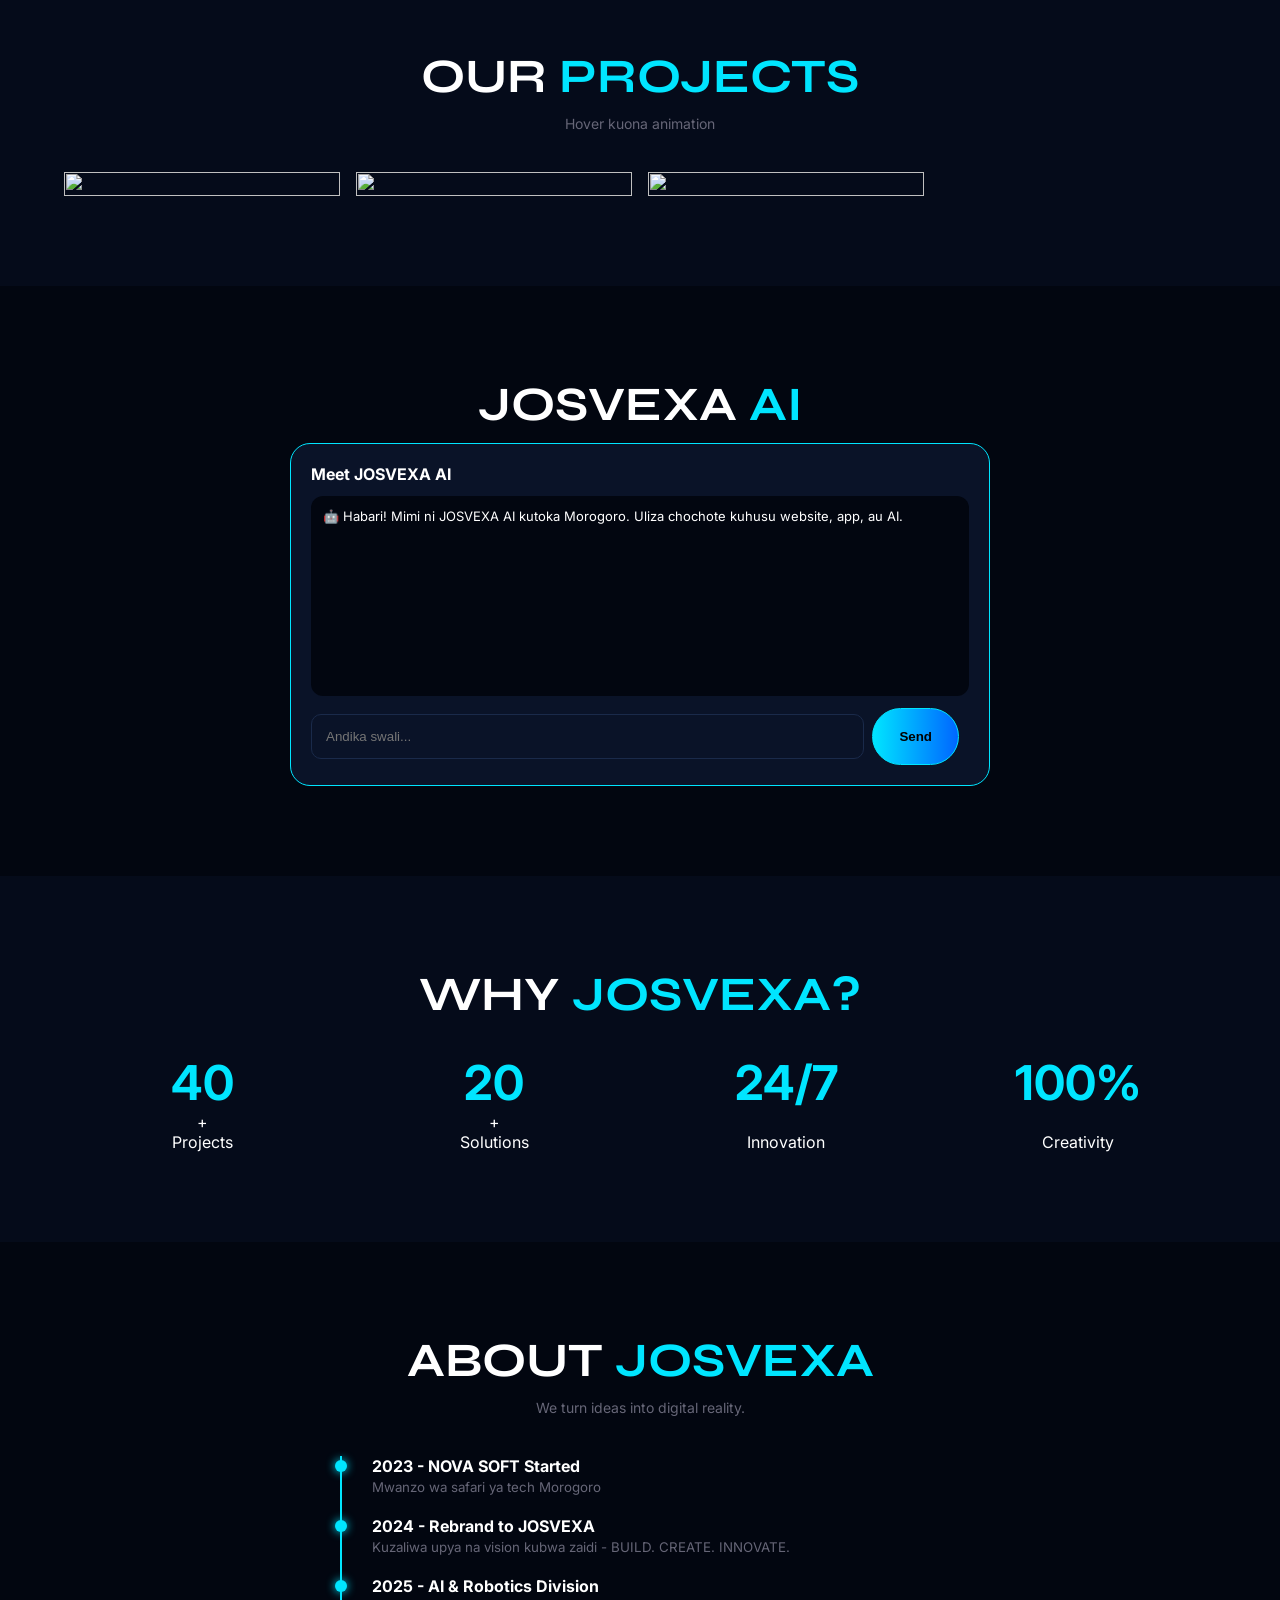
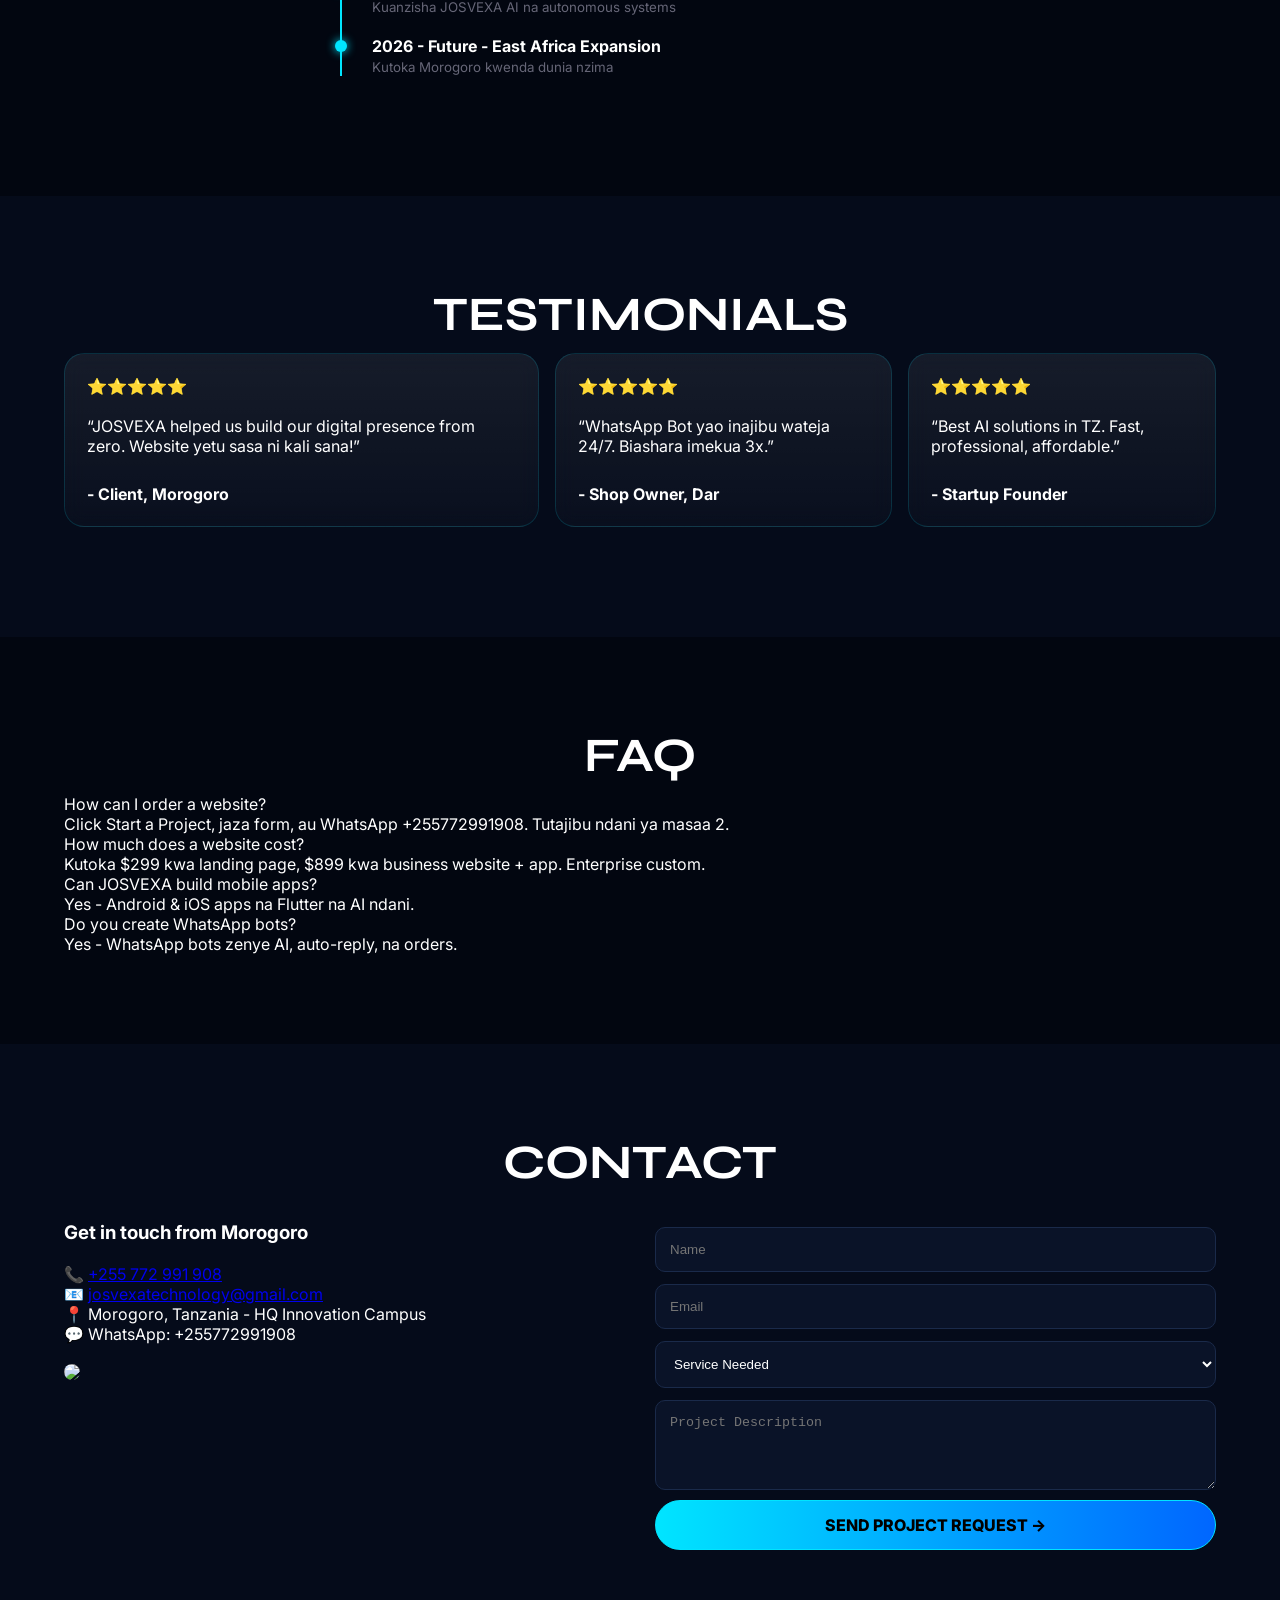
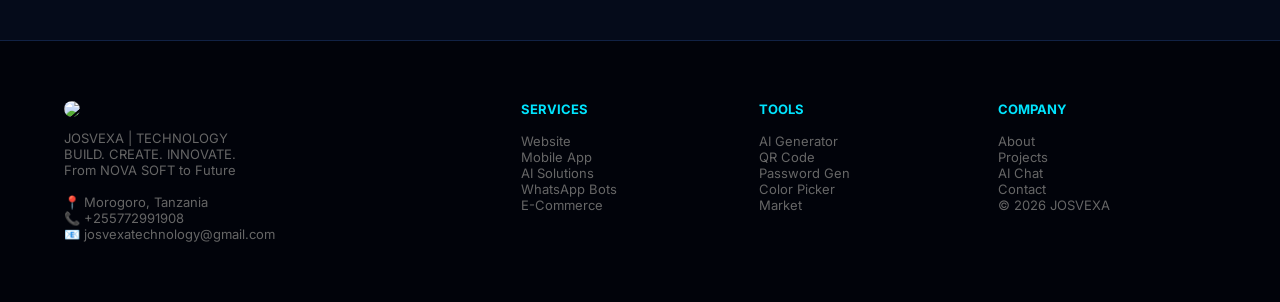
==== commit 8af571de: "Update index.htm" ====
--- a/index.htm
+++ b/index.htm
@@ -1,47 +1,184 @@
 <!DOCTYPE html>
-<html>
+<html lang="en">
 <head>
-<meta name="viewport" content="width=device-width, initial-scale=1">
-<title>JOSVEXA</title>
+<meta charset="UTF-8"><meta name="viewport" content="width=device-width, initial-scale=1">
+<title>JOSVEXA | BUILD. CREATE. INNOVATE.</title>
 <style>
-*{margin:0;padding:0;box-sizing:border-box}
-body{background:#000;color:#fff;font-family:Arial}
-nav{padding:20px 6%;display:flex;justify-content:space-between;align-items:center;position:fixed;top:0;width:100%;background:#000;z-index:10}
-nav img{height:36px;border-radius:50%}
-.hero{height:100vh;background:url('https://i.postimg.cc/HsGkcykw/file-00000000768882078c8caa84337db03f.png') center/cover}
-.hero div{background:linear-gradient(transparent, #000);height:100%;display:flex;align-items:flex-end;padding:6%}
-.hero h1{font-size:14vw;line-height:.8;font-weight:900}
-.work{display:grid;grid-template-columns:1fr 1fr}
-.work img{width:100%;height:70vh;object-fit:cover}
-.ceo{padding:10% 6%;text-align:center}
-.ceo img{width:180px;height:180px;border-radius:50%;object-fit:cover;border:3px solid #00E5FF}
-footer{padding:40px 6%;border-top:1px solid #222;display:flex;justify-content:space-between;color:#555;font-size:12px}
+@import url('https://fonts.googleapis.com/css2?family=Syne:wght@800&family=Inter:wght@400;600;800&display=swap');
+*{margin:0;padding:0;box-sizing:border-box}body{background:#020610;color:#fff;font-family:'Inter',sans-serif;overflow-x:hidden}
+h1,h2{font-family:'Syne',sans-serif}:root{--blue:#0066FF;--cyan:#00E5FF;--glass:rgba(255,255,255,.06)}
+nav{position:fixed;top:0;width:100%;padding:14px 5%;display:flex;justify-content:space-between;align-items:center;background:rgba(2,6,16,.9);backdrop-filter:blur(20px);border-bottom:1px solid #00E5FF20;z-index:999}
+nav.logo{height:38px;border-radius:50%}.menu{display:flex;gap:20px;align-items:center}.menu a{color:#8aa;text-decoration:none;font-size:13px;font-weight:600}.menu a:hover{color:var(--cyan)}
+.mega{position:absolute;top:100%;left:5%;right:5%;background:#0A1328;border:1px solid #00E5FF20;border-radius:16px;padding:20px;display:none;grid-template-columns:repeat(4,1fr);gap:20px}
+.menu li:hover.mega{display:grid}li{list-style:none;position:relative}
+.hero{height:100vh;position:relative;display:flex;align-items:center;padding:0 6%;background:#000;overflow:hidden}
+#canvas{position:absolute;inset:0}.hero-content{position:relative;z-index:2;max-width:700px}
+.hero h1{font-size:9vw;line-height:.85;font-weight:800}.hero h1 span{color:var(--cyan);text-shadow:0 0 40px var(--cyan)}
+.hero p{color:#8899bb;margin:20px 0;line-height:1.6;max-width:500px}
+.btn{padding:14px 26px;border-radius:100px;text-decoration:none;font-weight:800;display:inline-block;margin-right:10px;border:1px solid var(--cyan)}
+.btn-fill{background:linear-gradient(90deg,var(--cyan),var(--blue));color:#000}.btn-ghost{color:#fff;background:transparent}
+section{padding:90px 5%}h2.sec{font-size:48px;text-align:center;margin-bottom:10px}h2.sec span{color:var(--cyan)}
+.sub{text-align:center;color:#667;font-size:14px;margin-bottom:40px}
+.grid{display:grid;grid-template-columns:repeat(auto-fill,minmax(260px,1fr));gap:16px}
+.card{background:linear-gradient(180deg,rgba(255,255,255,.07),rgba(255,255,255,.02));border:1px solid rgba(0,229,255,.15);border-radius:20px;padding:22px;backdrop-filter:blur(10px);transition:.3s;cursor:pointer}
+.card:hover{transform:translateY(-6px);border-color:var(--cyan);box-shadow:0 20px 40px rgba(0,229,255,.15)}
+.card b{display:block;margin-top:8px}
+.tools{display:grid;grid-template-columns:repeat(4,1fr);gap:12px}.tool{background:#0A1328;border:1px solid #112244;border-radius:14px;padding:16px;text-align:center;cursor:pointer}.tool:hover{border-color:var(--cyan)}
+.tool input,.tool button{width:100%;margin-top:8px;padding:10px;border-radius:8px;border:1px solid #223;background:#020610;color:#fff}
+.market{display:grid;grid-template-columns:repeat(3,1fr);gap:16px}.prod{border:1px solid #112244;border-radius:16px;overflow:hidden;background:#0A1328}.prod img{width:100%;height:160px;object-fit:cover}.prod.info{padding:14px}
+.projects.p-card{position:relative;overflow:hidden;border-radius:18px;height:220px}.projects img{width:100%;height:100%;object-fit:cover;transition:.6s}.p-card:hover img{transform:scale(1.1)}
+.stats{display:grid;grid-template-columns:repeat(4,1fr);gap:16px;text-align:center}.stat b{font-size:48px;color:var(--cyan);display:block}
+.timeline{border-left:2px solid var(--cyan);margin:30px auto;max-width:600px;padding-left:30px}.timeline div{margin:20px 0;position:relative}.timeline div::before{content:'';position:absolute;left:-37px;top:4px;width:12px;height:12px;background:var(--cyan);border-radius:50%;box-shadow:0 0 10px var(--cyan)}
+.testi{display:flex;gap:16px;overflow-x:auto;scroll-snap-type:x mandatory;padding-bottom:20px}.testi.card{min-width:320px;scroll-snap-align:start}
+.faq.q{background:#0A1328;border:1px solid #112244;border-radius:12px;padding:16px;margin:8px 0;cursor:pointer}.faq.a{display:none;color:#8899bb;padding-top:10px;font-size:14px}
+.contact{display:grid;grid-template-columns:1fr 1fr;gap:30px}.inp{width:100%;padding:14px;background:#0A1328;border:1px solid #1a2a4a;border-radius:10px;color:#fff;margin:6px 0}
+.ai-box{background:#0A1328;border:1px solid var(--cyan);border-radius:20px;padding:20px;max-width:700px;margin:auto}.ai-msgs{height:200px;overflow-y:auto;background:#020610;border-radius:12px;padding:12px;margin:12px 0;font-size:13px}
+footer{padding:60px 5%;background:#01030A;border-top:1px solid #112244;display:grid;grid-template-columns:2fr 1fr 1fr 1fr;gap:20px;color:#666;font-size:13px}
+@media(max-width:900px){.grid,.tools,.market,.stats,.contact{grid-template-columns:1fr}.hero h1{font-size:15vw}footer{grid-template-columns:1fr}.mega{display:none!important}}
 </style>
 </head>
 <body>
 
 <nav>
-<img src="https://i.postimg.cc/1XdRJ8pj/file-0000000098848206aca8c9306e880071.png">
-<span style="font-size:10px;letter-spacing:3px">MOROGORO • TZ</span>
+<img class="logo" src="https://i.postimg.cc/1XdRJ8pj/file-0000000098848206aca8c9306e880071.png">
+<ul class="menu">
+<li><a href="#home">HOME</a></li>
+<li><a href="#services">SERVICES ▾</a>
+<div class="mega"><div>🌐 Website<br>📱 Mobile App<br>🤖 AI Solutions<br>🎨 Graphic</div><div>🖼️ Logo<br>💬 WhatsApp Bot<br>⚙️ Automation<br>🛒 E-Commerce</div><div>🖥️ Software<br>🎬 Video<br>🔐 Cybersecurity<br>☁️ Cloud</div><div>📊 Data<br>🧠 AI Chatbots<br>—<br><b style="color:#00E5FF">Explore All →</b></div></div>
+</li>
+<li><a href="#tools">TOOLS</a></li><li><a href="#market">MARKET</a></li><li><a href="#projects">PROJECTS</a></li><li><a href="#contact">CONTACT</a></li>
+<li><a href="tel:+255772991908" style="background:#00E5FF;color:#000;padding:8px 16px;border-radius:100px">+255 772 991 908</a></li>
+</ul>
 </nav>
 
-<div class="hero"><div><h1>JOSVEXA<br>TECHNOLOGY</h1></div></div>
-
-<div class="work">
-<img src="https://i.postimg.cc/8zRDrK01/file-00000000815c81f589cbde3697c6041d.png">
-<img src="https://i.postimg.cc/QMNtNZxS/file-00000000b53c81f594f3660f61e9301c.png">
+<!-- 1 HOME -->
+<div id="home" class="hero">
+<canvas id="canvas"></canvas>
+<div class="hero-content">
+<p style="color:#00E5FF;letter-spacing:4px;font-size:10px">MOROGORO • TANZANIA • 2026</p>
+<h1>JOSVEXA<br>BUILD.<br>CREATE.<br><span>INNOVATE.</span></h1>
+<p>JOSVEXA | TECHNOLOGY - We turn ideas into digital reality. From Morogoro to the world. Websites, Apps, AI, Robots, na kila kitu cha digital.</p>
+<a href="#contact" class="btn btn-fill">Start a Project →</a><a href="#services" class="btn btn-ghost">Explore Services</a>
+</div>
 </div>
 
-<div class="ceo">
-<img src="https://i.postimg.cc/MZBWSpmK/file-0000000036208207a11a8e5e1837d7fd.png">
-<h2 style="margin-top:20px">CEO & FOUNDER</h2>
-<p style="color:#00E5FF;margin:10px 0">+255 772 991 908 • josvexatechnology@gmail.com</p>
+<!-- 2 SERVICES -->
+<section id="services"><h2 class="sec">SERVICES - <span>14+</span></h2><p class="sub">Click card kufungua maelezo</p>
+<div class="grid" id="serviceGrid"></div></section>
+
+<!-- 3 TOOLS -->
+<section id="tools" style="background:#050B1A"><h2 class="sec">JOSVEXA <span>TOOLS</span></h2><p class="sub">Tools zinazofanya kazi kweli - jaribu sasa</p>
+<div class="tools">
+<div class="tool"><b>AI Business Name</b><input id="bizInput" placeholder="e.g. coffee shop"><button onclick="genBiz()">Generate</button><p id="bizOut" style="color:#00E5FF;margin-top:8px;font-size:12px"></p></div>
+<div class="tool"><b>QR Generator</b><input id="qrInput" placeholder="https://josvexa..."><button onclick="genQR()">Generate QR</button><div id="qrOut"></div></div>
+<div class="tool"><b>Password Gen</b><button onclick="genPass()">Generate Strong Pass</button><p id="passOut" style="color:#00E5FF;margin-top:8px"></p></div>
+<div class="tool"><b>Color Picker</b><input type="color" id="colorInp" value="#00E5FF" oninput="document.getElementById('colorOut').innerText=this.value"><p id="colorOut">#00E5FF</p></div>
+<div class="tool"><b>HTML Formatter</b><textarea id="htmlIn" placeholder="<div> <p>hi</p> </div>" style="width:100%;height:60px;background:#020610;color:#fff"></textarea><button onclick="fmtHTML()">Format</button></div>
+<div class="tool"><b>Gradient Gen</b><button onclick="genGrad()">Random Gradient</button><div id="gradOut" style="height:40px;border-radius:8px;margin-top:8px;background:linear-gradient(90deg,#00E5FF,#0066FF)"></div></div>
+<div class="tool"><b>AI Idea Gen</b><button onclick="genIdea()">Generate Idea</button><p id="ideaOut" style="font-size:12px;color:#8899bb;margin-top:8px"></p></div>
+<div class="tool"><b>Image Converter</b><p style="font-size:11px;color:#667;margin-top:10px">PNG ↔ JPG ↔ WEBP (coming soon)</p></div>
+</div></section>
+
+<!-- 4 MARKET -->
+<section id="market"><h2 class="sec">JOSVEXA <span>MARKET</span></h2><p class="sub">Digital products - View / Buy / Download</p>
+<div class="market">
+<div class="prod"><img src="https://i.postimg.cc/8zRDrK01/file-00000000815c81f589cbde3697c6041d.png"><div class="info"><b>Tech Landing Template</b><br><small style="color:#667">$29 - React + Tailwind</small><br><a href="#" class="btn btn-fill" style="padding:6px 14px;font-size:12px;margin-top:8px">Buy Now</a></div></div>
+<div class="prod"><img src="https://i.postimg.cc/QMNtNZxS/file-00000000b53c81f594f3660f61e9301c.png"><div class="info"><b>AI Dashboard UI</b><br><small style="color:#667">$49 - Figma + Code</small><br><a href="#" class="btn btn-fill" style="padding:6px 14px;font-size:12px;margin-top:8px">View</a></div></div>
+<div class="prod"><img src="https://i.postimg.cc/HsGkcykw/file-00000000768882078c8caa84337db03f.png"><div class="info"><b>Robotics Prompt Pack</b><br><small style="color:#667">$15 - 100 prompts</small><br><a href="#" class="btn btn-fill" style="padding:6px 14px;font-size:12px;margin-top:8px">Download</a></div></div>
+</div></section>
+
+<!-- 5 PROJECTS -->
+<section id="projects" class="projects" style="background:#050B1A"><h2 class="sec">OUR <span>PROJECTS</span></h2><p class="sub">Hover kuona animation</p>
+<div class="grid">
+<div class="p-card"><img src="https://i.postimg.cc/8zRDrK01/file-00000000815c81f589cbde3697c6041d.png"><div style="position:absolute;bottom:0;background:linear-gradient(transparent,#000);width:100%;padding:14px"><b>Project 01 - Corporate Site</b></div></div>
+<div class="p-card"><img src="https://i.postimg.cc/QMNtNZxS/file-00000000b53c81f594f3660f61e9301c.png"><div style="position:absolute;bottom:0;background:linear-gradient(transparent,#000);width:100%;padding:14px"><b>App 01 - E-Commerce App</b></div></div>
+<div class="p-card"><img src="https://i.postimg.cc/HsGkcykw/file-00000000768882078c8caa84337db03f.png"><div style="position:absolute;bottom:0;background:linear-gradient(transparent,#000);width:100%;padding:14px"><b>AI Bot - WhatsApp Bot</b></div></div>
+</div></section>
+
+<!-- 6 AI -->
+<section id="ai"><h2 class="sec">JOSVEXA <span>AI</span></h2>
+<div class="ai-box"><b>Meet JOSVEXA AI</b><div class="ai-msgs" id="aiMsgs"><div>🤖 Habari! Mimi ni JOSVEXA AI kutoka Morogoro. Uliza chochote kuhusu website, app, au AI.</div></div><div style="display:flex;gap:8px"><input id="aiInput" placeholder="Andika swali..." style="flex:1" class="inp"><button onclick="askAI()" class="btn btn-fill">Send</button></div></div></section>
+
+<!-- 7 WHY -->
+<section style="background:#050B1A"><h2 class="sec">WHY <span>JOSVEXA?</span></h2>
+<div class="stats" style="margin-top:30px">
+<div class="stat"><b data-count="50">0</b>+<br>Projects</div><div class="stat"><b data-count="20">0</b>+<br>Solutions</div><div class="stat"><b>24/7</b><br>Innovation</div><div class="stat"><b>100%</b><br>Creativity</div>
+</div></section>
+
+<!-- 8 ABOUT -->
+<section id="about"><h2 class="sec">ABOUT <span>JOSVEXA</span></h2><p class="sub">We turn ideas into digital reality.</p>
+<div class="timeline">
+<div><b>2023 - NOVA SOFT Started</b><br><small style="color:#667">Mwanzo wa safari ya tech Morogoro</small></div>
+<div><b>2024 - Rebrand to JOSVEXA</b><br><small style="color:#667">Kuzaliwa upya na vision kubwa zaidi - BUILD. CREATE. INNOVATE.</small></div>
+<div><b>2025 - AI & Robotics Division</b><br><small style="color:#667">Kuanzisha JOSVEXA AI na autonomous systems</small></div>
+<div><b>2026 - Future - East Africa Expansion</b><br><small style="color:#667">Kutoka Morogoro kwenda dunia nzima</small></div>
+</div></section>
+
+<!-- 9 TESTIMONIALS -->
+<section style="background:#050B1A"><h2 class="sec">TESTIMONIALS</h2><div class="testi" id="testi">
+<div class="card">⭐⭐⭐⭐⭐<br><br>“JOSVEXA helped us build our digital presence from zero. Website yetu sasa ni kali sana!”<br><br><b>- Client, Morogoro</b></div>
+<div class="card">⭐⭐⭐⭐⭐<br><br>“WhatsApp Bot yao inajibu wateja 24/7. Biashara imekua 3x.”<br><br><b>- Shop Owner, Dar</b></div>
+<div class="card">⭐⭐⭐⭐⭐<br><br>“Best AI solutions in TZ. Fast, professional, affordable.”<br><br><b>- Startup Founder</b></div>
+</div></section>
+
+<!-- 10 FAQ -->
+<section id="faq" class="faq"><h2 class="sec">FAQ</h2>
+<div class="q" onclick="this.querySelector('.a').style.display=this.querySelector('.a').style.display==='block'?'none':'block'">How can I order a website?<div class="a">Click Start a Project, jaza form, au WhatsApp +255772991908. Tutajibu ndani ya masaa 2.</div></div>
+<div class="q" onclick="this.querySelector('.a').style.display=this.querySelector('.a').style.display==='block'?'none':'block'">How much does a website cost?<div class="a">Kutoka $299 kwa landing page, $899 kwa business website + app. Enterprise custom.</div></div>
+<div class="q" onclick="this.querySelector('.a').style.display=this.querySelector('.a').style.display==='block'?'none':'block'">Can JOSVEXA build mobile apps?<div class="a">Yes - Android & iOS apps na Flutter na AI ndani.</div></div>
+<div class="q" onclick="this.querySelector('.a').style.display=this.querySelector('.a').style.display==='block'?'none':'block'">Do you create WhatsApp bots?<div class="a">Yes - WhatsApp bots zenye AI, auto-reply, na orders.</div></div>
+</section>
+
+<!-- 11 CONTACT -->
+<section id="contact" style="background:#050B1A"><h2 class="sec">CONTACT</h2>
+<div class="contact" style="margin-top:30px">
+<div>
+<h3>Get in touch from Morogoro</h3><br>
+<p>📞 <a href="tel:+255772991908">+255 772 991 908</a><br>📧 <a href="mailto:josvexatechnology@gmail.com">josvexatechnology@gmail.com</a><br>📍 Morogoro, Tanzania - HQ Innovation Campus<br>💬 WhatsApp: +255772991908</p><br>
+<img src="https://i.postimg.cc/1XdRJ8pj/file-0000000098848206aca8c9306e880071.png" style="height:50px;border-radius:50%">
 </div>
+<div>
+<input class="inp" placeholder="Name"><input class="inp" placeholder="Email"><select class="inp"><option>Service Needed</option><option>Website</option><option>App</option><option>AI Bot</option><option>WhatsApp Bot</option></select><textarea class="inp" rows="4" placeholder="Project Description"></textarea><a href="mailto:josvexatechnology@gmail.com" class="btn btn-fill" style="width:100%;text-align:center">SEND PROJECT REQUEST →</a>
+</div>
+</div></section>
 
 <footer>
-<span>JOSVEXA TECHNOLOGY</span>
-<span>© 2026</span>
+<div><img src="https://i.postimg.cc/1XdRJ8pj/file-0000000098848206aca8c9306e880071.png" style="height:36px;border-radius:50%"><p style="margin-top:10px">JOSVEXA | TECHNOLOGY<br>BUILD. CREATE. INNOVATE.<br>From NOVA SOFT to Future<br><br>📍 Morogoro, Tanzania<br>📞 +255772991908<br>📧 josvexatechnology@gmail.com</p></div>
+<div><b style="color:#00E5FF">SERVICES</b><br><br>Website<br>Mobile App<br>AI Solutions<br>WhatsApp Bots<br>E-Commerce</div>
+<div><b style="color:#00E5FF">TOOLS</b><br><br>AI Generator<br>QR Code<br>Password Gen<br>Color Picker<br>Market</div>
+<div><b style="color:#00E5FF">COMPANY</b><br><br>About<br>Projects<br>AI Chat<br>Contact<br>© 2026 JOSVEXA</div>
 </footer>
 
+<script>
+// Services data
+const services=[
+["🌐","Website Development","High performance websites, landing pages, e-commerce, dashboards - React, Next.js"],["📱","Mobile App","Android & iOS apps with Flutter, fast, secure, AI inside"],
+["🤖","AI Solutions","Custom AI models, automation, prediction systems"],["🎨","Graphic Design","Posters, brand identity, social media kits"],
+["🖼️","Logo Design","Minimal, modern logos kama JV yako"],["💬","WhatsApp Bots","24/7 bots zinazojibu wateja na kuchukua orders"],
+["⚙️","Automation","Zapier, workflows, RPA"],["🛒","E-Commerce","Online shops na payment integration"],
+["🖥️","Software Dev","SaaS, CRMs, custom systems"],["🎬","Video & Motion","Promo videos, motion graphics"],
+["🔐","Cybersecurity","Protection concepts, audits"],["☁️","Cloud Solutions","Hosting, VPS, scalable infra"],
+["📊","Data & Analytics","Dashboards, insights"],["🧠","AI Chatbots","ChatGPT-like bots for your business"]];
+const grid=document.getElementById('serviceGrid');
+services.forEach(s=>{
+let d=document.createElement('div');d.className='card';d.innerHTML=`<div style="font-size:28px">${s[0]}</div><b>${s[1]}</b><p style="color:#667;font-size:13px;margin-top:6px">${s[2]}</p><br><span style="font-size:11px;color:#00E5FF;border:1px solid #00E5FF44;padding:4px 10px;border-radius:100px">Order Now →</span>`;
+d.onclick=()=>alert(s[1]+' - Features: Fast delivery, 100% custom, support 24/7. Click Contact to order.');
+grid.appendChild(d);
+});
+// Tools functions
+function genBiz(){let v=document.getElementById('bizInput').value||'Tech';document.getElementById('bizOut').innerText=v+'ly, '+v+'Nova, JOS'+v+', '+v+'Verse';}
+function genPass(){let chars='ABCDEFGHJKLMNPQRSTUVWXYZabcdefghijkmnpqrstuvwxyz123456789!@#$%';let p='';for(let i=0;i<14;i++)p+=chars[Math.floor(Math.random()*chars.length)];document.getElementById('passOut').innerText=p;}
+function genQR(){let v=document.getElementById('qrInput').value;if(!v)return;document.getElementById('qrOut').innerHTML=`<img src="https://api.qrserver.com/v1/create-qr-code/?size=100x100&data=${encodeURIComponent(v)}" style="margin-top:8px">`;}
+function fmtHTML(){let v=document.getElementById('htmlIn').value;alert('Formatted:\n'+v.replace(/>\s+</g,'>\n<').trim());}
+function genGrad(){let c1='#'+Math.floor(Math.random()*16777215).toString(16),c2='#'+Math.floor(Math.random()*16777215).toString(16);document.getElementById('gradOut').style.background=`linear-gradient(90deg,${c1},${c2})`;}
+function genIdea(){let ideas=['AI WhatsApp bot for restaurants Morogoro','E-commerce ya mazao Morogoro na delivery','AI inayosoma Kiswahili na Kiingereza'];document.getElementById('ideaOut').innerText=ideas[Math.floor(Math.random()*ideas.length)];}
+function askAI(){let inp=document.getElementById('aiInput');let msgs=document.getElementById('aiMsgs');if(!inp.value)return;msgs.innerHTML+=`<div style="margin-top:8px;color:#00E5FF">You: ${inp.value}</div>`;let reply='JOSVEXA inaweza kutengeneza '+inp.value+' - gharama kuanzia $299, delivery 7-14 days. WhatsApp +255772991908';setTimeout(()=>{msgs.innerHTML+=`<div style="margin-top:8px">🤖 JOSVEXA AI: ${reply}</div>`;msgs.scrollTop=msgs.scrollHeight;},600);inp.value='';}
+// Stats animation
+let obs=new IntersectionObserver(e=>{e.forEach(en=>{if(en.isIntersecting){let b=en.target;let target=parseInt(b.dataset.count);if(!target)return;let c=0;let iv=setInterval(()=>{c+=1;b.innerText=c;if(c>=target)clearInterval(iv)},30);obs.unobserve(b);}})});document.querySelectorAll('[data-count]').forEach(b=>obs.observe(b));
+// Canvas tech animation
+let canvas=document.getElementById('canvas'),ctx=canvas.getContext('2d');function resize(){canvas.width=window.innerWidth;canvas.height=window.innerHeight}resize();window.onresize=resize;let dots=[];for(let i=0;i<80;i++)dots.push({x:Math.random()*canvas.width,y:Math.random()*canvas.height,vx:(Math.random()-.5),vy:(Math.random()-.5)});function anim(){ctx.clearRect(0,0,canvas.width,canvas.height);ctx.strokeStyle='rgba(0,229,255,.15)';dots.forEach((d,i)=>{d.x+=d.vx;d.y+=d.vy;if(d.x<0||d.x>canvas.width)d.vx*=-1;if(d.y<0||d.y>canvas.height)d.vy*=-1;dots.forEach((d2,j)=>{if(i>=j)return;let dist=Math.hypot(d.x-d2.x,d.y-d2.y);if(dist<120){ctx.beginPath();ctx.moveTo(d.x,d.y);ctx.lineTo(d2.x,d2.y);ctx.stroke();}});ctx.fillStyle='#00E5FF';ctx.beginPath();ctx.arc(d.x,d.y,1.5,0,Math.PI*2);ctx.fill();});requestAnimationFrame(anim)}anim();
+// Testimonials auto scroll
+setInterval(()=>{let t=document.getElementById('testi');t.scrollLeft+=320;if(t.scrollLeft+ t.clientWidth>=t.scrollWidth)t.scrollLeft=0;},3000);
+</script>
 </body>
 </html>
